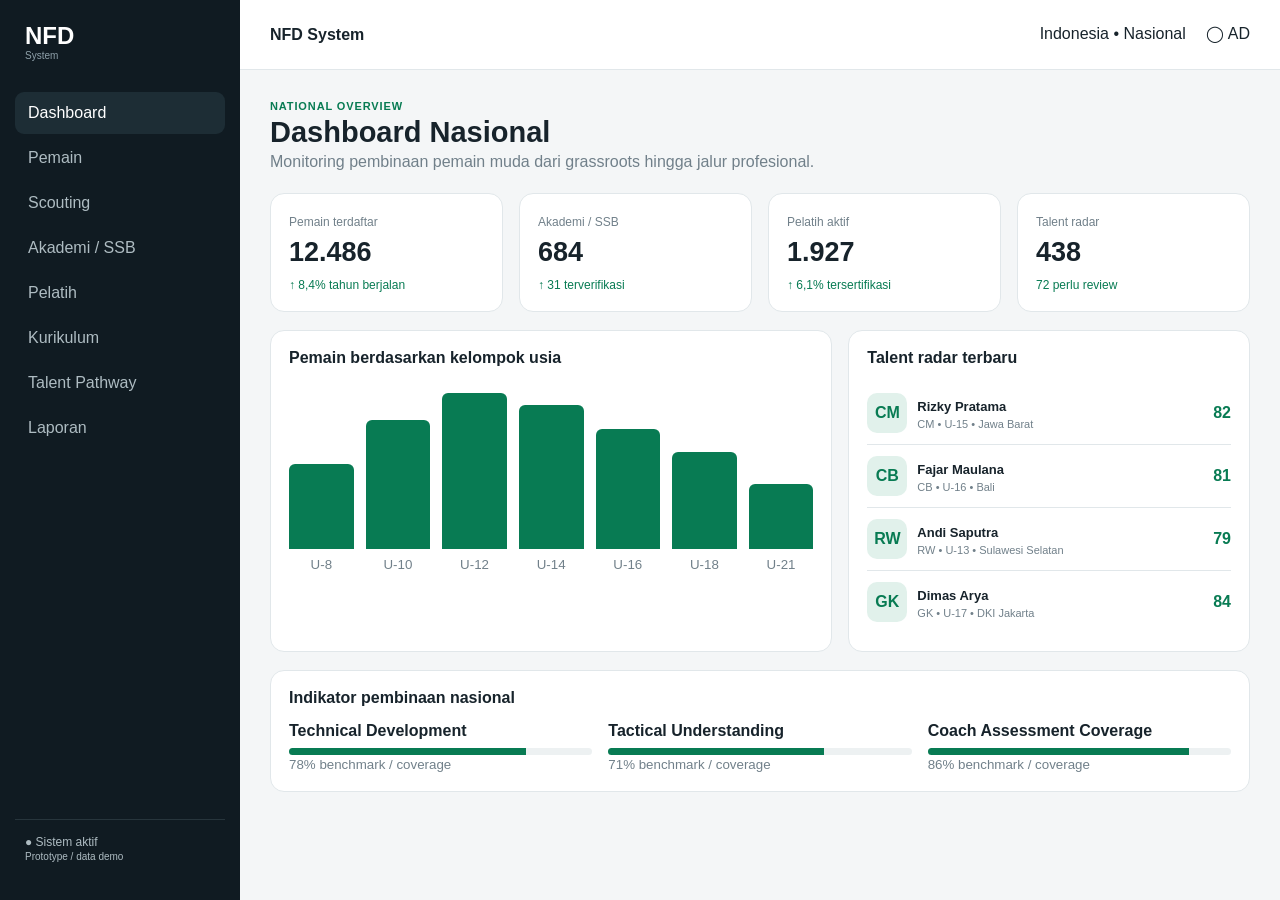
==== index.html @ a81bb45e "Add files via upload" ====
<!doctype html><html lang="id"><head><meta charset="utf-8"><meta name="viewport" content="width=device-width,initial-scale=1"><title>NFD System</title><link rel="stylesheet" href="style.css"></head><body><aside><h2>NFD <small>System</small></h2><nav><a class="active" href="#dashboard">Dashboard</a><a href="#players">Pemain</a><a href="#scouting">Scouting</a><a href="#academies">Akademi / SSB</a><a href="#coaches">Pelatih</a><a href="#curriculum">Kurikulum</a><a href="#pathway">Talent Pathway</a><a href="#reports">Laporan</a></nav><footer>● Sistem aktif<br><small>Prototype / data demo</small></footer></aside><main><header><b>NFD System</b><span>Indonesia • Nasional　 ◯ AD</span></header><section id="app"></section></main><script src="app.js"></script></body></html>
---- style.css ----
:root{--bg:#f4f6f7;--card:#fff;--ink:#17232b;--muted:#71808a;--line:#e1e7ea;--green:#087b53;--dark:#101b22}*{box-sizing:border-box}body{margin:0;font-family:Inter,Arial,sans-serif;background:var(--bg);color:var(--ink)}aside{position:fixed;inset:0 auto 0 0;width:240px;background:var(--dark);color:#dce7eb;padding:22px 15px;display:flex;flex-direction:column}aside h2{margin:0 10px 28px;color:#fff}aside h2 small{display:block;font-size:10px;color:#8fa1aa;font-weight:400}nav a{display:block;color:#aebcc2;text-decoration:none;padding:12px 13px;border-radius:9px;margin:3px 0}nav a:hover,nav a.active{background:#1d2d35;color:#fff}footer{margin-top:auto;border-top:1px solid #27353c;padding:15px 10px;font-size:12px;color:#aebcc2}main{margin-left:240px}header{height:70px;background:#fff;border-bottom:1px solid var(--line);display:flex;justify-content:space-between;align-items:center;padding:0 30px}.page{padding:30px;max-width:1400px;margin:auto}.eyebrow{color:var(--green);font-size:11px;font-weight:800;text-transform:uppercase;letter-spacing:.08em}.title{display:flex;justify-content:space-between;align-items:end;margin-bottom:22px}.title h1{margin:4px 0;font-size:29px}.muted{color:var(--muted)}.grid{display:grid;gap:16px}.stats{grid-template-columns:repeat(4,1fr)}.card,.stat{background:var(--card);border:1px solid var(--line);border-radius:14px;padding:18px}.stat label{font-size:12px;color:var(--muted)}.stat b{display:block;font-size:27px;margin:7px 0}.up{font-size:12px;color:var(--green)}.cols{grid-template-columns:1.4fr 1fr}.card h3{margin:0 0 15px;font-size:16px}.bars{height:190px;display:flex;align-items:end;gap:12px}.bw{flex:1;height:100%;display:flex;flex-direction:column;justify-content:end;text-align:center}.bar{background:var(--green);border-radius:6px 6px 0 0;min-height:8px}.bw small{margin-top:8px;color:var(--muted)}.row{display:flex;align-items:center;gap:10px;padding:11px 0;border-bottom:1px solid var(--line)}.row:last-child{border:0}.avatar{width:40px;height:40px;border-radius:10px;background:#e1f1eb;display:grid;place-items:center;font-weight:800;color:var(--green)}.grow{flex:1}.row strong{font-size:13px}.row small{display:block;color:var(--muted);font-size:11px;margin-top:3px}.score{font-weight:800;color:var(--green)}.tag{font-size:10px;background:#edf4f1;border-radius:99px;padding:5px 8px}.toolbar{display:flex;gap:10px;margin-bottom:15px}.input,.select{border:1px solid var(--line);padding:10px 12px;border-radius:9px;background:#fff}.input{min-width:260px}.table-wrap{overflow:auto}.table{width:100%;border-collapse:collapse;font-size:13px}.table th,.table td{text-align:left;padding:12px 9px;border-bottom:1px solid var(--line);white-space:nowrap}.table th{font-size:10px;color:var(--muted);text-transform:uppercase}.link{color:var(--green);font-weight:700;cursor:pointer}.primary{background:var(--green);color:#fff;border:0;border-radius:9px;padding:11px 15px;font-weight:700}.metrics{display:grid;grid-template-columns:repeat(5,1fr);gap:10px}.metric{border:1px solid var(--line);border-radius:10px;padding:12px}.metric b{display:block;font-size:20px;margin-top:4px}.progress{height:7px;background:#edf1f2;border-radius:10px;margin-top:8px;overflow:hidden}.progress i{display:block;height:100%;background:var(--green)}.profile{display:grid;grid-template-columns:280px 1fr;gap:16px}.big{width:70px;height:70px;border-radius:17px;background:#dcefe8;display:grid;place-items:center;font-weight:900;font-size:22px;color:var(--green)}.path{display:flex;align-items:center;gap:8px;flex-wrap:wrap}.stage{padding:14px 16px;border:1px solid #dce7e3;background:#edf4f1;border-radius:11px;min-width:135px}.stage.active{background:#d8eee6;border-color:#9dcfba}.timeline{border-left:2px solid #dce7e3;padding-left:17px}.event{margin:0 0 18px}.event b{font-size:13px}.cards3{grid-template-columns:repeat(3,1fr)}@media(max-width:900px){aside{width:70px}aside h2,nav a,footer{font-size:0}nav a{text-align:center;height:42px}main{margin-left:70px}.stats{grid-template-columns:1fr 1fr}.cols,.profile{grid-template-columns:1fr}.metrics{grid-template-columns:repeat(2,1fr)}}@media(max-width:600px){aside{display:none}main{margin:0}header{padding:0 15px}.page{padding:18px 14px}.title{display:block}.stats,.cards3{grid-template-columns:1fr 1fr}.toolbar{flex-direction:column}.input{min-width:0;width:100%}}
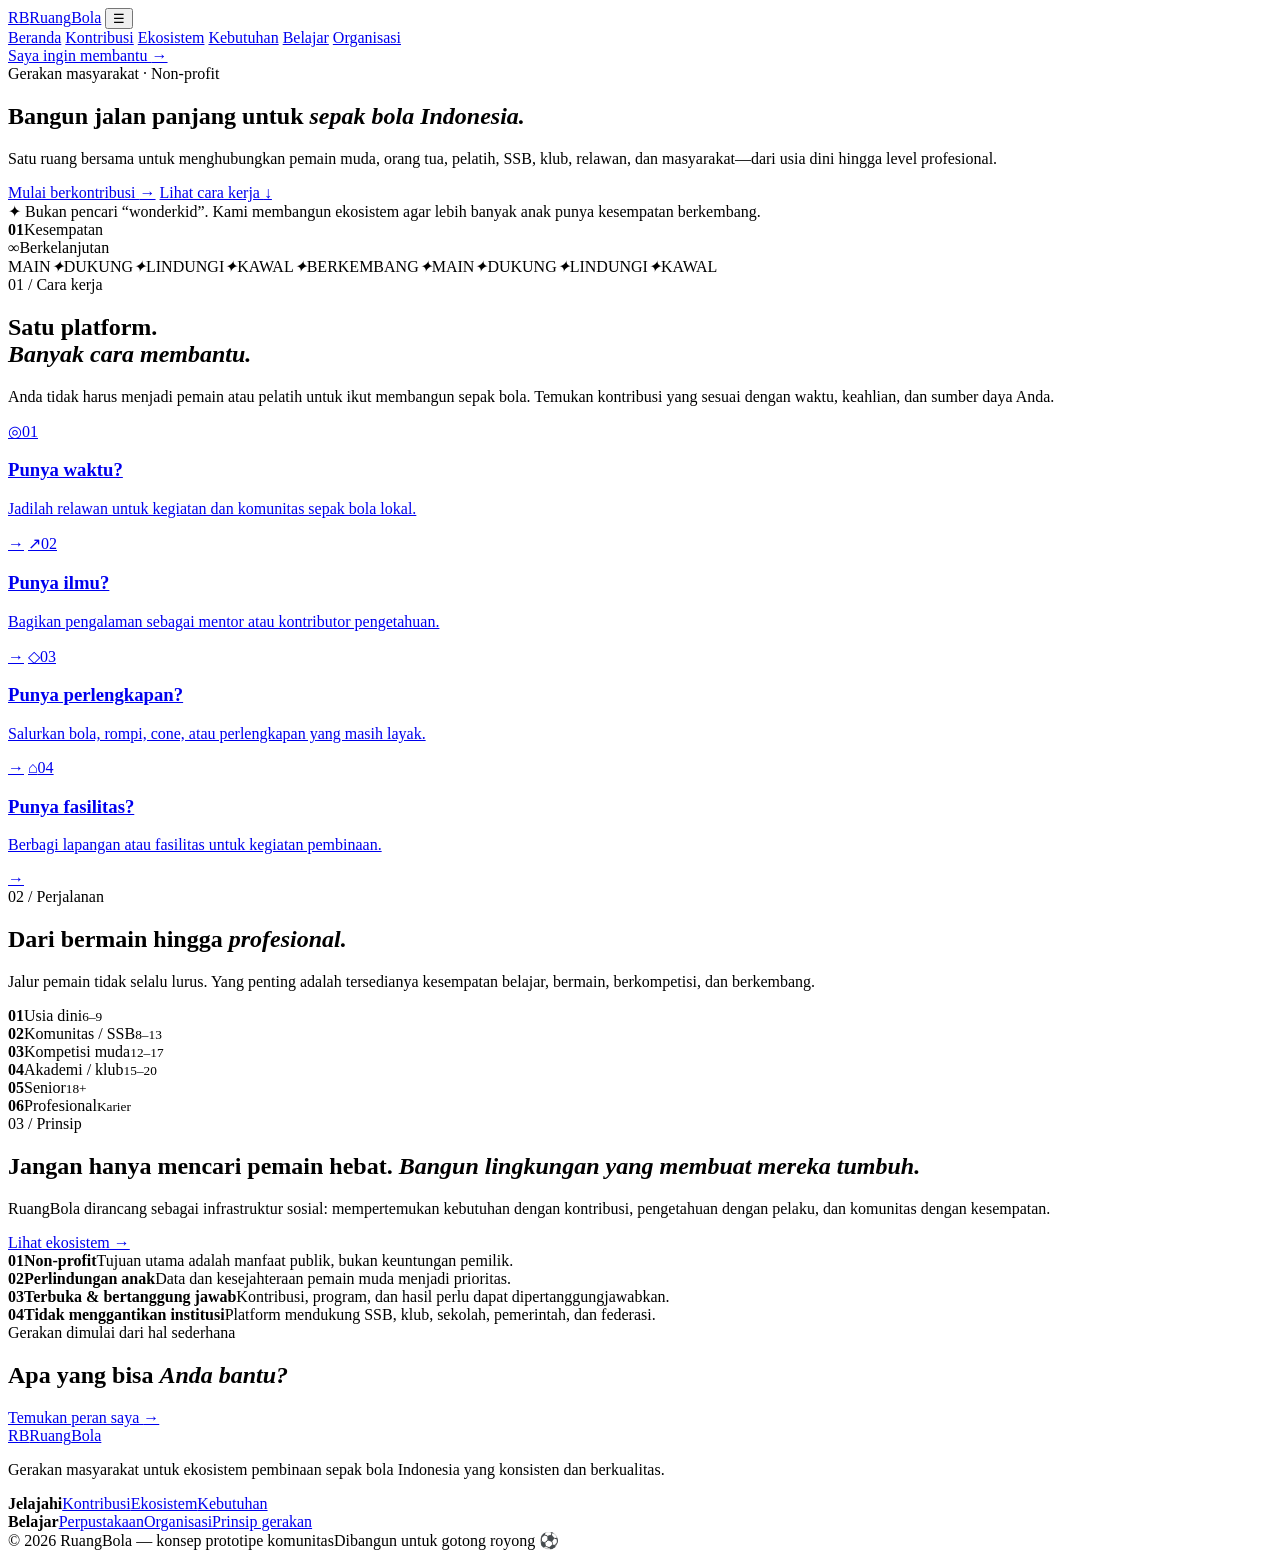
==== commit b166f745: "Add files via upload" ====
--- a/index.html
+++ b/index.html
@@ -1 +1,121 @@
-<!doctype html><html lang="id"><head><meta charset="utf-8"><meta name="viewport" content="width=device-width,initial-scale=1"><title>NFD System</title><link rel="stylesheet" href="style.css"></head><body><aside><h2>NFD <small>System</small></h2><nav><a class="active" href="#dashboard">Dashboard</a><a href="#players">Pemain</a><a href="#scouting">Scouting</a><a href="#academies">Akademi / SSB</a><a href="#coaches">Pelatih</a><a href="#curriculum">Kurikulum</a><a href="#pathway">Talent Pathway</a><a href="#reports">Laporan</a></nav><footer>● Sistem aktif<br><small>Prototype / data demo</small></footer></aside><main><header><b>NFD System</b><span>Indonesia • Nasional　 ◯ AD</span></header><section id="app"></section></main><script src="app.js"></script></body></html>
+<!doctype html>
+<html lang="id">
+<head>
+  <meta charset="utf-8">
+  <meta name="viewport" content="width=device-width,initial-scale=1">
+  <meta name="description" content="Gerakan masyarakat untuk memperkuat ekosistem pembinaan sepak bola Indonesia dari usia dini hingga profesional.">
+  <title>Ruang Bola — Gerakan Ekosistem Sepak Bola Indonesia</title>
+  <link rel="preconnect" href="https://fonts.googleapis.com">
+  <link rel="preconnect" href="https://fonts.gstatic.com" crossorigin>
+  <link href="https://fonts.googleapis.com/css2?family=DM+Sans:wght@400;500;600;700&family=Manrope:wght@600;700;800&display=swap" rel="stylesheet">
+  <link rel="stylesheet" href="assets/style.css">
+</head>
+<body>
+<header class="site-header">
+  <div class="container nav-wrap">
+    <a class="brand" href="index.html"><span class="brand-mark">RB</span><span>Ruang<span>Bola</span></span></a>
+    <button class="menu-toggle" aria-label="Buka menu">☰</button>
+    <nav class="nav">
+      <a class="active" href="index.html">Beranda</a>
+      <a href="kontribusi.html">Kontribusi</a>
+      <a href="ekosistem.html">Ekosistem</a>
+      <a href="kebutuhan.html">Kebutuhan</a>
+      <a href="belajar.html">Belajar</a>
+      <a href="organisasi.html">Organisasi</a>
+    </nav>
+    <a class="btn btn-dark nav-cta" href="kontribusi.html">Saya ingin membantu <span>→</span></a>
+  </div>
+</header>
+
+<main>
+<section class="hero">
+  <div class="container hero-grid">
+    <div class="hero-copy">
+      <div class="eyebrow"><span class="pulse"></span> Gerakan masyarakat · Non-profit</div>
+      <h1>Bangun jalan panjang untuk <em>sepak bola Indonesia.</em></h1>
+      <p class="hero-lead">Satu ruang bersama untuk menghubungkan pemain muda, orang tua, pelatih, SSB, klub, relawan, dan masyarakat—dari usia dini hingga level profesional.</p>
+      <div class="hero-actions">
+        <a class="btn btn-primary" href="kontribusi.html">Mulai berkontribusi <span>→</span></a>
+        <a class="btn btn-ghost" href="#cara-kerja">Lihat cara kerja <span>↓</span></a>
+      </div>
+      <div class="hero-note"><span>✦</span> Bukan pencari “wonderkid”. Kami membangun ekosistem agar lebih banyak anak punya kesempatan berkembang.</div>
+    </div>
+    <div class="hero-visual">
+      <div class="stadium-card">
+        <div class="stadium-sky"></div>
+        <div class="stadium-field">
+          <div class="pitch-line center-line"></div>
+          <div class="pitch-circle"></div>
+          <div class="pitch-box left-box"></div>
+          <div class="pitch-box right-box"></div>
+          <div class="player p1"></div><div class="player p2"></div><div class="player p3"></div>
+          <div class="player p4"></div><div class="player p5"></div><div class="player p6"></div>
+          <div class="ball"></div>
+        </div>
+        <div class="visual-tag tag-top"><strong>01</strong><span>Kesempatan</span></div>
+        <div class="visual-tag tag-bottom"><strong>∞</strong><span>Berkelanjutan</span></div>
+      </div>
+    </div>
+  </div>
+</section>
+
+<section class="ticker"><div class="ticker-track"><span>MAIN</span><i>✦</i><span>DUKUNG</span><i>✦</i><span>LINDUNGI</span><i>✦</i><span>KAWAL</span><i>✦</i><span>BERKEMBANG</span><i>✦</i><span>MAIN</span><i>✦</i><span>DUKUNG</span><i>✦</i><span>LINDUNGI</span><i>✦</i><span>KAWAL</span></div></section>
+
+<section id="cara-kerja" class="section">
+  <div class="container">
+    <div class="section-head">
+      <div><span class="eyebrow">01 / Cara kerja</span><h2>Satu platform.<br><em>Banyak cara membantu.</em></h2></div>
+      <p>Anda tidak harus menjadi pemain atau pelatih untuk ikut membangun sepak bola. Temukan kontribusi yang sesuai dengan waktu, keahlian, dan sumber daya Anda.</p>
+    </div>
+    <div class="contrib-grid">
+      <a class="contrib-card accent" href="kontribusi.html#relawan"><span class="card-icon">◎</span><span class="card-no">01</span><h3>Punya waktu?</h3><p>Jadilah relawan untuk kegiatan dan komunitas sepak bola lokal.</p><span class="arrow">→</span></a>
+      <a class="contrib-card" href="kontribusi.html#mentor"><span class="card-icon">↗</span><span class="card-no">02</span><h3>Punya ilmu?</h3><p>Bagikan pengalaman sebagai mentor atau kontributor pengetahuan.</p><span class="arrow">→</span></a>
+      <a class="contrib-card" href="kontribusi.html#perlengkapan"><span class="card-icon">◇</span><span class="card-no">03</span><h3>Punya perlengkapan?</h3><p>Salurkan bola, rompi, cone, atau perlengkapan yang masih layak.</p><span class="arrow">→</span></a>
+      <a class="contrib-card" href="kontribusi.html#fasilitas"><span class="card-icon">⌂</span><span class="card-no">04</span><h3>Punya fasilitas?</h3><p>Berbagi lapangan atau fasilitas untuk kegiatan pembinaan.</p><span class="arrow">→</span></a>
+    </div>
+  </div>
+</section>
+
+<section class="section soft">
+  <div class="container">
+    <div class="section-head compact"><div><span class="eyebrow">02 / Perjalanan</span><h2>Dari bermain hingga <em>profesional.</em></h2></div><p>Jalur pemain tidak selalu lurus. Yang penting adalah tersedianya kesempatan belajar, bermain, berkompetisi, dan berkembang.</p></div>
+    <div class="path">
+      <div class="path-line"></div>
+      <div class="path-item"><b>01</b><span>Usia dini</span><small>6–9</small></div>
+      <div class="path-item"><b>02</b><span>Komunitas / SSB</span><small>8–13</small></div>
+      <div class="path-item"><b>03</b><span>Kompetisi muda</span><small>12–17</small></div>
+      <div class="path-item"><b>04</b><span>Akademi / klub</span><small>15–20</small></div>
+      <div class="path-item"><b>05</b><span>Senior</span><small>18+</small></div>
+      <div class="path-item final"><b>06</b><span>Profesional</span><small>Karier</small></div>
+    </div>
+  </div>
+</section>
+
+<section class="section">
+  <div class="container split">
+    <div class="manifesto">
+      <span class="eyebrow">03 / Prinsip</span>
+      <h2>Jangan hanya mencari pemain hebat. <em>Bangun lingkungan yang membuat mereka tumbuh.</em></h2>
+      <p>RuangBola dirancang sebagai infrastruktur sosial: mempertemukan kebutuhan dengan kontribusi, pengetahuan dengan pelaku, dan komunitas dengan kesempatan.</p>
+      <a class="text-link" href="ekosistem.html">Lihat ekosistem →</a>
+    </div>
+    <div class="principles">
+      <div><b>01</b><strong>Non-profit</strong><span>Tujuan utama adalah manfaat publik, bukan keuntungan pemilik.</span></div>
+      <div><b>02</b><strong>Perlindungan anak</strong><span>Data dan kesejahteraan pemain muda menjadi prioritas.</span></div>
+      <div><b>03</b><strong>Terbuka & bertanggung jawab</strong><span>Kontribusi, program, dan hasil perlu dapat dipertanggungjawabkan.</span></div>
+      <div><b>04</b><strong>Tidak menggantikan institusi</strong><span>Platform mendukung SSB, klub, sekolah, pemerintah, dan federasi.</span></div>
+    </div>
+  </div>
+</section>
+
+<section class="cta-section">
+  <div class="container cta-inner">
+    <div><span class="eyebrow light">Gerakan dimulai dari hal sederhana</span><h2>Apa yang bisa <em>Anda bantu?</em></h2></div>
+    <a class="btn btn-light" href="kontribusi.html">Temukan peran saya <span>→</span></a>
+  </div>
+</section>
+</main>
+
+<footer class="footer"><div class="container footer-grid"><div><a class="brand light-brand" href="index.html"><span class="brand-mark">RB</span><span>Ruang<span>Bola</span></span></a><p>Gerakan masyarakat untuk ekosistem pembinaan sepak bola Indonesia yang konsisten dan berkualitas.</p></div><div><b>Jelajahi</b><a href="kontribusi.html">Kontribusi</a><a href="ekosistem.html">Ekosistem</a><a href="kebutuhan.html">Kebutuhan</a></div><div><b>Belajar</b><a href="belajar.html">Perpustakaan</a><a href="organisasi.html">Organisasi</a><a href="#">Prinsip gerakan</a></div></div><div class="container footer-bottom"><span>© 2026 RuangBola — konsep prototipe komunitas</span><span>Dibangun untuk gotong royong ⚽</span></div></footer>
+<script src="assets/app.js"></script>
+</body></html>
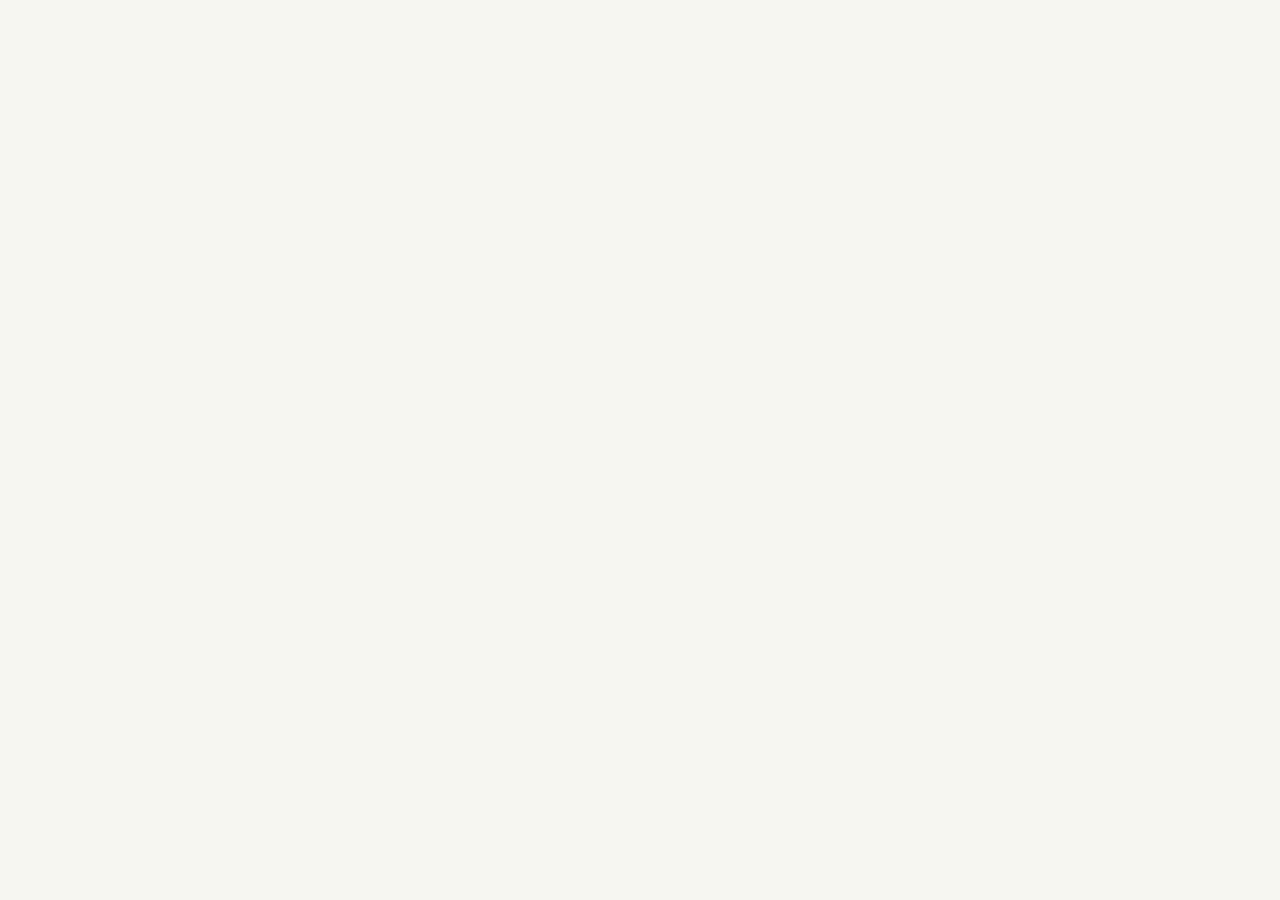
==== commit ba1bebbb: "Add files via upload" ====
--- a/index.html
+++ b/index.html
@@ -1,121 +1 @@
-<!doctype html>
-<html lang="id">
-<head>
-  <meta charset="utf-8">
-  <meta name="viewport" content="width=device-width,initial-scale=1">
-  <meta name="description" content="Gerakan masyarakat untuk memperkuat ekosistem pembinaan sepak bola Indonesia dari usia dini hingga profesional.">
-  <title>Ruang Bola — Gerakan Ekosistem Sepak Bola Indonesia</title>
-  <link rel="preconnect" href="https://fonts.googleapis.com">
-  <link rel="preconnect" href="https://fonts.gstatic.com" crossorigin>
-  <link href="https://fonts.googleapis.com/css2?family=DM+Sans:wght@400;500;600;700&family=Manrope:wght@600;700;800&display=swap" rel="stylesheet">
-  <link rel="stylesheet" href="assets/style.css">
-</head>
-<body>
-<header class="site-header">
-  <div class="container nav-wrap">
-    <a class="brand" href="index.html"><span class="brand-mark">RB</span><span>Ruang<span>Bola</span></span></a>
-    <button class="menu-toggle" aria-label="Buka menu">☰</button>
-    <nav class="nav">
-      <a class="active" href="index.html">Beranda</a>
-      <a href="kontribusi.html">Kontribusi</a>
-      <a href="ekosistem.html">Ekosistem</a>
-      <a href="kebutuhan.html">Kebutuhan</a>
-      <a href="belajar.html">Belajar</a>
-      <a href="organisasi.html">Organisasi</a>
-    </nav>
-    <a class="btn btn-dark nav-cta" href="kontribusi.html">Saya ingin membantu <span>→</span></a>
-  </div>
-</header>
-
-<main>
-<section class="hero">
-  <div class="container hero-grid">
-    <div class="hero-copy">
-      <div class="eyebrow"><span class="pulse"></span> Gerakan masyarakat · Non-profit</div>
-      <h1>Bangun jalan panjang untuk <em>sepak bola Indonesia.</em></h1>
-      <p class="hero-lead">Satu ruang bersama untuk menghubungkan pemain muda, orang tua, pelatih, SSB, klub, relawan, dan masyarakat—dari usia dini hingga level profesional.</p>
-      <div class="hero-actions">
-        <a class="btn btn-primary" href="kontribusi.html">Mulai berkontribusi <span>→</span></a>
-        <a class="btn btn-ghost" href="#cara-kerja">Lihat cara kerja <span>↓</span></a>
-      </div>
-      <div class="hero-note"><span>✦</span> Bukan pencari “wonderkid”. Kami membangun ekosistem agar lebih banyak anak punya kesempatan berkembang.</div>
-    </div>
-    <div class="hero-visual">
-      <div class="stadium-card">
-        <div class="stadium-sky"></div>
-        <div class="stadium-field">
-          <div class="pitch-line center-line"></div>
-          <div class="pitch-circle"></div>
-          <div class="pitch-box left-box"></div>
-          <div class="pitch-box right-box"></div>
-          <div class="player p1"></div><div class="player p2"></div><div class="player p3"></div>
-          <div class="player p4"></div><div class="player p5"></div><div class="player p6"></div>
-          <div class="ball"></div>
-        </div>
-        <div class="visual-tag tag-top"><strong>01</strong><span>Kesempatan</span></div>
-        <div class="visual-tag tag-bottom"><strong>∞</strong><span>Berkelanjutan</span></div>
-      </div>
-    </div>
-  </div>
-</section>
-
-<section class="ticker"><div class="ticker-track"><span>MAIN</span><i>✦</i><span>DUKUNG</span><i>✦</i><span>LINDUNGI</span><i>✦</i><span>KAWAL</span><i>✦</i><span>BERKEMBANG</span><i>✦</i><span>MAIN</span><i>✦</i><span>DUKUNG</span><i>✦</i><span>LINDUNGI</span><i>✦</i><span>KAWAL</span></div></section>
-
-<section id="cara-kerja" class="section">
-  <div class="container">
-    <div class="section-head">
-      <div><span class="eyebrow">01 / Cara kerja</span><h2>Satu platform.<br><em>Banyak cara membantu.</em></h2></div>
-      <p>Anda tidak harus menjadi pemain atau pelatih untuk ikut membangun sepak bola. Temukan kontribusi yang sesuai dengan waktu, keahlian, dan sumber daya Anda.</p>
-    </div>
-    <div class="contrib-grid">
-      <a class="contrib-card accent" href="kontribusi.html#relawan"><span class="card-icon">◎</span><span class="card-no">01</span><h3>Punya waktu?</h3><p>Jadilah relawan untuk kegiatan dan komunitas sepak bola lokal.</p><span class="arrow">→</span></a>
-      <a class="contrib-card" href="kontribusi.html#mentor"><span class="card-icon">↗</span><span class="card-no">02</span><h3>Punya ilmu?</h3><p>Bagikan pengalaman sebagai mentor atau kontributor pengetahuan.</p><span class="arrow">→</span></a>
-      <a class="contrib-card" href="kontribusi.html#perlengkapan"><span class="card-icon">◇</span><span class="card-no">03</span><h3>Punya perlengkapan?</h3><p>Salurkan bola, rompi, cone, atau perlengkapan yang masih layak.</p><span class="arrow">→</span></a>
-      <a class="contrib-card" href="kontribusi.html#fasilitas"><span class="card-icon">⌂</span><span class="card-no">04</span><h3>Punya fasilitas?</h3><p>Berbagi lapangan atau fasilitas untuk kegiatan pembinaan.</p><span class="arrow">→</span></a>
-    </div>
-  </div>
-</section>
-
-<section class="section soft">
-  <div class="container">
-    <div class="section-head compact"><div><span class="eyebrow">02 / Perjalanan</span><h2>Dari bermain hingga <em>profesional.</em></h2></div><p>Jalur pemain tidak selalu lurus. Yang penting adalah tersedianya kesempatan belajar, bermain, berkompetisi, dan berkembang.</p></div>
-    <div class="path">
-      <div class="path-line"></div>
-      <div class="path-item"><b>01</b><span>Usia dini</span><small>6–9</small></div>
-      <div class="path-item"><b>02</b><span>Komunitas / SSB</span><small>8–13</small></div>
-      <div class="path-item"><b>03</b><span>Kompetisi muda</span><small>12–17</small></div>
-      <div class="path-item"><b>04</b><span>Akademi / klub</span><small>15–20</small></div>
-      <div class="path-item"><b>05</b><span>Senior</span><small>18+</small></div>
-      <div class="path-item final"><b>06</b><span>Profesional</span><small>Karier</small></div>
-    </div>
-  </div>
-</section>
-
-<section class="section">
-  <div class="container split">
-    <div class="manifesto">
-      <span class="eyebrow">03 / Prinsip</span>
-      <h2>Jangan hanya mencari pemain hebat. <em>Bangun lingkungan yang membuat mereka tumbuh.</em></h2>
-      <p>RuangBola dirancang sebagai infrastruktur sosial: mempertemukan kebutuhan dengan kontribusi, pengetahuan dengan pelaku, dan komunitas dengan kesempatan.</p>
-      <a class="text-link" href="ekosistem.html">Lihat ekosistem →</a>
-    </div>
-    <div class="principles">
-      <div><b>01</b><strong>Non-profit</strong><span>Tujuan utama adalah manfaat publik, bukan keuntungan pemilik.</span></div>
-      <div><b>02</b><strong>Perlindungan anak</strong><span>Data dan kesejahteraan pemain muda menjadi prioritas.</span></div>
-      <div><b>03</b><strong>Terbuka & bertanggung jawab</strong><span>Kontribusi, program, dan hasil perlu dapat dipertanggungjawabkan.</span></div>
-      <div><b>04</b><strong>Tidak menggantikan institusi</strong><span>Platform mendukung SSB, klub, sekolah, pemerintah, dan federasi.</span></div>
-    </div>
-  </div>
-</section>
-
-<section class="cta-section">
-  <div class="container cta-inner">
-    <div><span class="eyebrow light">Gerakan dimulai dari hal sederhana</span><h2>Apa yang bisa <em>Anda bantu?</em></h2></div>
-    <a class="btn btn-light" href="kontribusi.html">Temukan peran saya <span>→</span></a>
-  </div>
-</section>
-</main>
-
-<footer class="footer"><div class="container footer-grid"><div><a class="brand light-brand" href="index.html"><span class="brand-mark">RB</span><span>Ruang<span>Bola</span></span></a><p>Gerakan masyarakat untuk ekosistem pembinaan sepak bola Indonesia yang konsisten dan berkualitas.</p></div><div><b>Jelajahi</b><a href="kontribusi.html">Kontribusi</a><a href="ekosistem.html">Ekosistem</a><a href="kebutuhan.html">Kebutuhan</a></div><div><b>Belajar</b><a href="belajar.html">Perpustakaan</a><a href="organisasi.html">Organisasi</a><a href="#">Prinsip gerakan</a></div></div><div class="container footer-bottom"><span>© 2026 RuangBola — konsep prototipe komunitas</span><span>Dibangun untuk gotong royong ⚽</span></div></footer>
-<script src="assets/app.js"></script>
-</body></html>+<!doctype html><html lang="id"><head><meta charset="utf-8"><meta name="viewport" content="width=device-width,initial-scale=1"><title>RuangBola — Tumbuh Bersama</title><link rel="stylesheet" href="assets/style.css"></head><body><div id="app"></div><script src="assets/app.js"></script><script>RB.render('home')</script></body></html>
--- a/assets/style.css
+++ b/assets/style.css
@@ -0,0 +1,13 @@
+:root{
+--ink:#111512;--muted:#68706a;--paper:#f6f6f1;--white:#fff;--lime:#c9ff46;--line:#dfe2db;--soft:#eceee7;--dark:#121712;--max:1180px;
+}
+*{box-sizing:border-box}html{scroll-behavior:smooth}body{margin:0;background:var(--paper);color:var(--ink);font-family:"DM Sans",sans-serif;line-height:1.55}a{color:inherit;text-decoration:none}.container{width:min(var(--max),calc(100% - 40px));margin:auto}
+.site-header{height:78px;background:rgba(246,246,241,.94);backdrop-filter:blur(12px);border-bottom:1px solid var(--line);position:sticky;top:0;z-index:20}.nav-wrap{height:100%;display:flex;align-items:center;gap:30px}.brand{display:flex;align-items:center;gap:10px;font:800 19px Manrope,sans-serif;letter-spacing:-.04em;margin-right:auto}.brand>span:last-child>span{font-weight:500}.brand-mark{display:grid;place-items:center;width:34px;height:34px;border-radius:10px;background:var(--lime);font:800 11px Manrope,sans-serif}.nav{display:flex;gap:22px;font-size:14px;font-weight:600}.nav a{color:#5c625d;transition:.2s}.nav a:hover,.nav a.active{color:var(--ink)}.btn{display:inline-flex;align-items:center;justify-content:center;gap:14px;border-radius:999px;padding:13px 20px;font-weight:700;font-size:14px;border:1px solid transparent;transition:.2s;cursor:pointer}.btn span{font-size:18px;line-height:0}.btn-primary{background:var(--lime);color:var(--ink)}.btn-primary:hover{transform:translateY(-2px);box-shadow:0 10px 24px #b7d74d55}.btn-dark{background:var(--dark);color:#fff}.btn-dark:hover{transform:translateY(-2px)}.btn-light{background:#fff;color:var(--ink)}.btn-outline{border-color:var(--line);background:#fff;width:100%}.btn-ghost{border-color:var(--line)}.btn-ghost:hover,.btn-outline:hover{background:#fff}.menu-toggle{display:none;border:0;background:none;font-size:24px}
+.hero{padding:76px 0 92px;overflow:hidden}.hero-grid{display:grid;grid-template-columns:1.03fr .97fr;align-items:center;gap:50px}.eyebrow{display:inline-flex;align-items:center;gap:8px;text-transform:uppercase;letter-spacing:.13em;font-size:11px;font-weight:800;color:#737a73}.eyebrow.light{color:#bfc7bd}.pulse{width:7px;height:7px;border-radius:50%;background:var(--lime);box-shadow:0 0 0 5px #c9ff4633}.hero h1,.page-hero h1{font:800 clamp(48px,6vw,82px)/.98 Manrope,sans-serif;letter-spacing:-.065em;margin:20px 0 25px;max-width:800px}.hero h1 em,.page-hero h1 em,h2 em{font-style:normal;color:#77866c}.hero-lead{font-size:18px;line-height:1.65;color:var(--muted);max-width:610px}.hero-actions{display:flex;gap:12px;margin:31px 0 24px}.hero-note{font-size:12px;color:#707770;max-width:570px}.hero-note span{color:#809e31;font-size:16px}.hero-visual{position:relative}.stadium-card{height:520px;border-radius:34px;overflow:hidden;background:#27342b;position:relative;box-shadow:0 30px 80px #16201820}.stadium-sky{height:42%;background:linear-gradient(160deg,#cad4c8,#87968b)}.stadium-field{position:absolute;left:6%;right:6%;bottom:0;height:65%;background:#58704f;border-radius:46% 46% 0 0/18% 18% 0 0;box-shadow:inset 0 15px 40px #30422c66}.pitch-line{position:absolute;background:#dfe9d6aa}.center-line{top:0;bottom:0;width:2px;left:50%}.pitch-circle{position:absolute;width:150px;height:150px;border:2px solid #dfe9d655;border-radius:50%;top:34%;left:calc(50% - 75px)}.pitch-box{position:absolute;width:100px;height:160px;border:2px solid #dfe9d655;top:27%}.left-box{left:-1px}.right-box{right:-1px}.player{position:absolute;width:12px;height:30px;background:#f2f2e9;border-radius:9px 9px 4px 4px;box-shadow:0 8px 0 -3px #26382a}.p1{left:23%;top:36%}.p2{left:38%;top:56%}.p3{left:64%;top:45%}.p4{left:75%;top:65%}.p5{left:53%;top:72%}.p6{left:83%;top:32%}.ball{position:absolute;width:13px;height:13px;background:#fff;border-radius:50%;left:56%;top:51%;box-shadow:0 1px 3px #1118}.visual-tag{position:absolute;background:#f8f9f4ee;border:1px solid #fff9;padding:13px 16px;border-radius:15px;display:flex;align-items:center;gap:12px;box-shadow:0 12px 30px #18211925}.visual-tag strong{font:800 20px Manrope}.visual-tag span{font-size:11px;color:#59625b}.tag-top{top:38px;right:32px}.tag-bottom{bottom:32px;left:32px}
+.ticker{overflow:hidden;border-top:1px solid var(--line);border-bottom:1px solid var(--line);background:#fff}.ticker-track{white-space:nowrap;display:flex;gap:30px;align-items:center;justify-content:center;padding:16px;font:800 12px Manrope;letter-spacing:.14em}.ticker i{font-style:normal;color:#91ad3f}
+.section{padding:100px 0}.soft{background:var(--soft)}.section-head{display:grid;grid-template-columns:1fr 380px;gap:70px;align-items:end;margin-bottom:45px}.section-head.compact{margin-bottom:38px}.section-head h2,.manifesto h2,.callout h2,.gov-intro h2,.transparency h2{font:800 clamp(34px,4vw,53px)/1.04 Manrope;letter-spacing:-.055em;margin:14px 0 0}.section-head>p,.manifesto>p,.callout p,.gov-intro p{color:var(--muted);font-size:15px}.contrib-grid{display:grid;grid-template-columns:repeat(4,1fr);gap:14px}.contrib-card{background:#fff;border:1px solid var(--line);border-radius:22px;padding:27px;min-height:280px;position:relative;transition:.25s}.contrib-card:hover{transform:translateY(-5px);box-shadow:0 18px 35px #16201812}.contrib-card.accent{background:var(--lime);border-color:var(--lime)}.card-icon{font-size:25px}.card-no{position:absolute;right:24px;top:29px;font-size:11px;color:#8c938c}.contrib-card h3{font:700 24px Manrope;letter-spacing:-.04em;margin:65px 0 10px}.contrib-card p{color:#6d746e;font-size:14px}.contrib-card.accent p{color:#49533d}.arrow{position:absolute;bottom:25px;right:25px;font-size:22px}.path{display:grid;grid-template-columns:repeat(6,1fr);position:relative;gap:12px}.path-line{position:absolute;height:2px;background:#c9cec4;top:29px;left:6%;right:6%}.path-item{position:relative;text-align:center}.path-item b{display:grid;place-items:center;margin:0 auto 18px;width:58px;height:58px;border-radius:50%;background:#fff;border:2px solid #cdd2ca;font:700 14px Manrope;position:relative;z-index:1}.path-item.final b{background:var(--lime);border-color:var(--lime)}.path-item span{display:block;font-weight:700;font-size:13px}.path-item small{color:#838a84;font-size:11px}.split{display:grid;grid-template-columns:1fr 1fr;gap:100px}.manifesto{padding-right:40px}.text-link{font-weight:800;font-size:14px;border-bottom:1px solid #a9b0a8;padding-bottom:4px;display:inline-block;margin-top:14px}.principles{border-top:1px solid var(--line)}.principles>div{display:grid;grid-template-columns:45px 1fr;gap:10px;padding:21px 0;border-bottom:1px solid var(--line)}.principles b,.chain-grid b,.gov-list b{font:800 11px Manrope;color:#9aa199}.principles strong{font:700 15px}.principles span{grid-column:2;color:var(--muted);font-size:13px}.cta-section{background:var(--dark);color:#fff;padding:75px 0}.cta-inner{display:flex;align-items:center;justify-content:space-between;gap:30px}.cta-inner h2{font:800 clamp(36px,5vw,64px)/1 Manrope;letter-spacing:-.06em;margin:12px 0 0}.cta-inner h2 em{color:#c9ff46;font-style:normal}
+.footer{background:#0d120e;color:#aeb5ae;padding:55px 0 20px}.footer-grid{display:grid;grid-template-columns:2fr 1fr 1fr;gap:80px;padding-bottom:45px}.footer .brand{color:#fff;margin-bottom:20px}.footer p{max-width:380px;font-size:13px;line-height:1.7}.footer-grid>div:not(:first-child){display:flex;flex-direction:column;gap:11px;font-size:13px}.footer-grid b{color:#fff;margin-bottom:6px}.footer-bottom{border-top:1px solid #29302a;padding-top:18px;display:flex;justify-content:space-between;font-size:11px}.footer a:hover{color:#fff}
+.page-hero{padding:82px 0 75px}.page-hero h1{max-width:900px;margin-bottom:18px}.page-hero p{color:var(--muted);max-width:650px;font-size:17px}.dark-hero{background:var(--dark);color:#fff}.dark-hero h1 em{color:var(--lime)}
+.role-grid{display:grid;grid-template-columns:repeat(3,1fr);gap:15px}.role-card{background:#fff;border:1px solid var(--line);border-radius:22px;padding:29px;min-height:320px;position:relative;transition:.2s}.role-card:hover{transform:translateY(-4px)}.role-card>span{font:800 11px Manrope;color:#9ca49c}.big-icon{font-size:36px;margin-top:30px}.role-card h2{font:800 28px Manrope;letter-spacing:-.04em;margin:18px 0 8px}.role-card p{color:var(--muted);font-size:14px;max-width:330px}.role-card strong{position:absolute;bottom:28px;font-size:13px}.form-layout{display:grid;grid-template-columns:.8fr 1.2fr;gap:90px}.demo-form{background:#fff;border:1px solid var(--line);padding:32px;border-radius:24px}.demo-form label{display:block;font-size:12px;font-weight:700;margin-bottom:18px}.demo-form input,.demo-form select,.demo-form textarea{display:block;width:100%;border:1px solid var(--line);border-radius:12px;padding:13px 14px;margin-top:7px;font:inherit;background:#fbfbf8;outline:none}.demo-form input:focus,.demo-form select:focus,.demo-form textarea:focus{border-color:#99b94a}.form-message{font-size:13px;color:#63735a}.map-toolbar{display:flex;justify-content:space-between;align-items:end;margin-bottom:25px}.fake-select{background:#fff;border:1px solid var(--line);border-radius:12px;padding:11px 15px;font-size:13px}.ecosystem-map{height:540px;background:#dfe7da;border-radius:28px;position:relative;overflow:hidden;border:1px solid #d0d8cb}.map-bg{position:absolute;inset:0;background:radial-gradient(circle at 50% 50%,#e9eee4 0 2px,transparent 3px);background-size:28px 28px}.island{position:absolute;background:#bdcbb6;border-radius:50%;filter:blur(1px);opacity:.65}.i1{width:330px;height:65px;left:10%;top:28%;transform:rotate(8deg)}.i2{width:280px;height:55px;left:38%;top:47%;transform:rotate(-10deg)}.i3{width:240px;height:45px;right:7%;top:28%;transform:rotate(7deg)}.i4{width:190px;height:38px;right:25%;bottom:18%;transform:rotate(-5deg)}.map-card{position:absolute;background:#fff;border:1px solid #d8ddd4;border-radius:14px;padding:13px 15px;box-shadow:0 10px 25px #25302512;min-width:150px}.map-card b{display:block;font-size:12px}.map-card span{font-size:10px;color:#7b827b}.c1{left:8%;top:14%}.c2{left:37%;top:25%}.c3{right:8%;top:16%}.c4{left:14%;bottom:15%}.c5{left:50%;bottom:13%}.c6{right:10%;bottom:19%}.chain-grid{display:grid;grid-template-columns:repeat(4,1fr);gap:14px}.chain-grid article{background:#fff;padding:26px;border-radius:20px;border:1px solid var(--line);min-height:210px}.chain-grid h3{font:700 19px Manrope;margin:38px 0 8px}.chain-grid p{color:var(--muted);font-size:13px}.filter-row{display:flex;gap:8px;margin-bottom:25px;flex-wrap:wrap}.filter{border:1px solid var(--line);background:#fff;border-radius:99px;padding:9px 15px;font:600 12px "DM Sans";cursor:pointer}.filter.active{background:var(--ink);color:#fff}.need-grid{display:grid;grid-template-columns:repeat(3,1fr);gap:15px}.need-card{background:#fff;border:1px solid var(--line);border-radius:22px;padding:24px}.need-top,.need-meta{display:flex;justify-content:space-between;gap:10px;font-size:10px;color:#8a918a}.status{color:#66803a;font-weight:800;letter-spacing:.08em}.need-icon{font-size:34px;margin:28px 0 15px}.need-card h2{font:700 22px Manrope;letter-spacing:-.04em;margin:0 0 8px}.need-card p{font-size:13px;color:var(--muted);min-height:64px}.progress{height:6px;background:#e7e9e3;border-radius:10px;overflow:hidden;margin:22px 0 9px}.progress i{display:block;height:100%;background:#9fc23f;border-radius:10px}.need-meta{margin-bottom:18px}.need-meta b{color:var(--ink)}.callout{display:flex;align-items:center;justify-content:space-between;gap:60px}.article-grid{display:grid;grid-template-columns:1fr 1fr;gap:25px}.feature-article{background:var(--dark);color:#fff;border-radius:26px;padding:40px;min-height:420px}.article-tag{color:var(--lime);font:800 10px Manrope;letter-spacing:.1em}.feature-article h2{font:800 37px/1.07 Manrope;letter-spacing:-.05em;max-width:560px;margin:80px 0 18px}.feature-article p{color:#b8c0b7;font-size:14px;max-width:550px}.feature-article .text-link{color:#fff;border-color:#657065}.article-list{background:#fff;border:1px solid var(--line);border-radius:26px;overflow:hidden}.article-list>a{display:grid;grid-template-columns:45px 1fr;gap:10px;padding:20px 24px;border-bottom:1px solid var(--line)}.article-list>a:last-child{border-bottom:0}.article-list>a>span{font:800 11px Manrope;color:#9da49d}.article-list b{font-size:10px;color:#849081;display:block;text-transform:uppercase;letter-spacing:.08em}.article-list strong{font:700 15px Manrope;display:block;margin:4px 0}.article-list p{font-size:11px;color:var(--muted);margin:0}.audience-grid{display:grid;grid-template-columns:repeat(4,1fr);gap:14px}.audience-grid>div{background:#fff;padding:25px;border-radius:18px}.audience-grid b{font:800 10px Manrope;color:#8a9388}.audience-grid h3{font:700 19px Manrope;margin:28px 0 7px}.audience-grid p{color:var(--muted);font-size:13px}.governance{display:grid;grid-template-columns:.8fr 1.2fr;gap:100px}.gov-list{border-top:1px solid var(--line)}.gov-list>div{display:grid;grid-template-columns:45px 1fr;padding:20px 0;border-bottom:1px solid var(--line)}.gov-list h3{margin:0;font:700 18px Manrope}.gov-list p{grid-column:2;color:var(--muted);font-size:13px;margin:5px 0 0}.transparency{max-width:900px}.promise-grid{display:grid;grid-template-columns:1fr 1fr;gap:12px;margin-top:40px}.promise-grid p{background:#fff;padding:22px;border-radius:16px;font-size:14px}.promise-grid b{color:#879d49;margin-right:12px}
+@media(max-width:900px){.nav{display:none}.menu-toggle{display:block;order:3}.nav-cta{display:none}.nav-wrap.open .nav{display:flex;position:absolute;top:78px;left:0;right:0;background:var(--paper);border-bottom:1px solid var(--line);padding:18px 20px;flex-direction:column}.hero-grid,.split,.form-layout,.governance,.article-grid{grid-template-columns:1fr}.hero-visual{order:-1}.stadium-card{height:390px}.contrib-grid,.role-grid,.need-grid{grid-template-columns:repeat(2,1fr)}.chain-grid,.audience-grid{grid-template-columns:repeat(2,1fr)}.section-head{grid-template-columns:1fr;gap:10px}.footer-grid{grid-template-columns:1fr 1fr}.hero{padding-top:45px}.path{overflow-x:auto;grid-template-columns:repeat(6,145px);padding-bottom:10px}.path-line{display:none}.form-layout{gap:35px}.ecosystem-map{height:460px}.callout{align-items:flex-start;flex-direction:column}}
+@media(max-width:580px){.container{width:min(var(--max),calc(100% - 28px))}.site-header{height:70px}.nav-wrap.open .nav{top:70px}.hero{padding:38px 0 55px}.hero h1,.page-hero h1{font-size:43px}.hero-lead{font-size:16px}.hero-actions{flex-direction:column;align-items:stretch}.stadium-card{height:330px;border-radius:23px}.visual-tag{padding:9px 12px}.tag-top{top:20px;right:18px}.tag-bottom{bottom:20px;left:18px}.section{padding:65px 0}.contrib-grid,.role-grid,.need-grid,.chain-grid,.audience-grid,.promise-grid{grid-template-columns:1fr}.contrib-card{min-height:240px}.role-card{min-height:280px}.footer-grid{grid-template-columns:1fr;gap:30px}.footer-bottom{flex-direction:column;gap:8px}.map-toolbar{align-items:flex-start;flex-direction:column;gap:15px}.ecosystem-map{height:420px}.map-card{min-width:120px;padding:9px}.c1{left:4%;top:10%}.c2{left:34%;top:20%}.c3{right:4%;top:11%}.c4{left:6%;bottom:11%}.c5{left:39%;bottom:9%}.c6{right:4%;bottom:16%}.feature-article{padding:27px;min-height:380px}.feature-article h2{font-size:29px;margin-top:65px}.cta-inner{align-items:flex-start;flex-direction:column}.cta-section{padding:55px 0}}
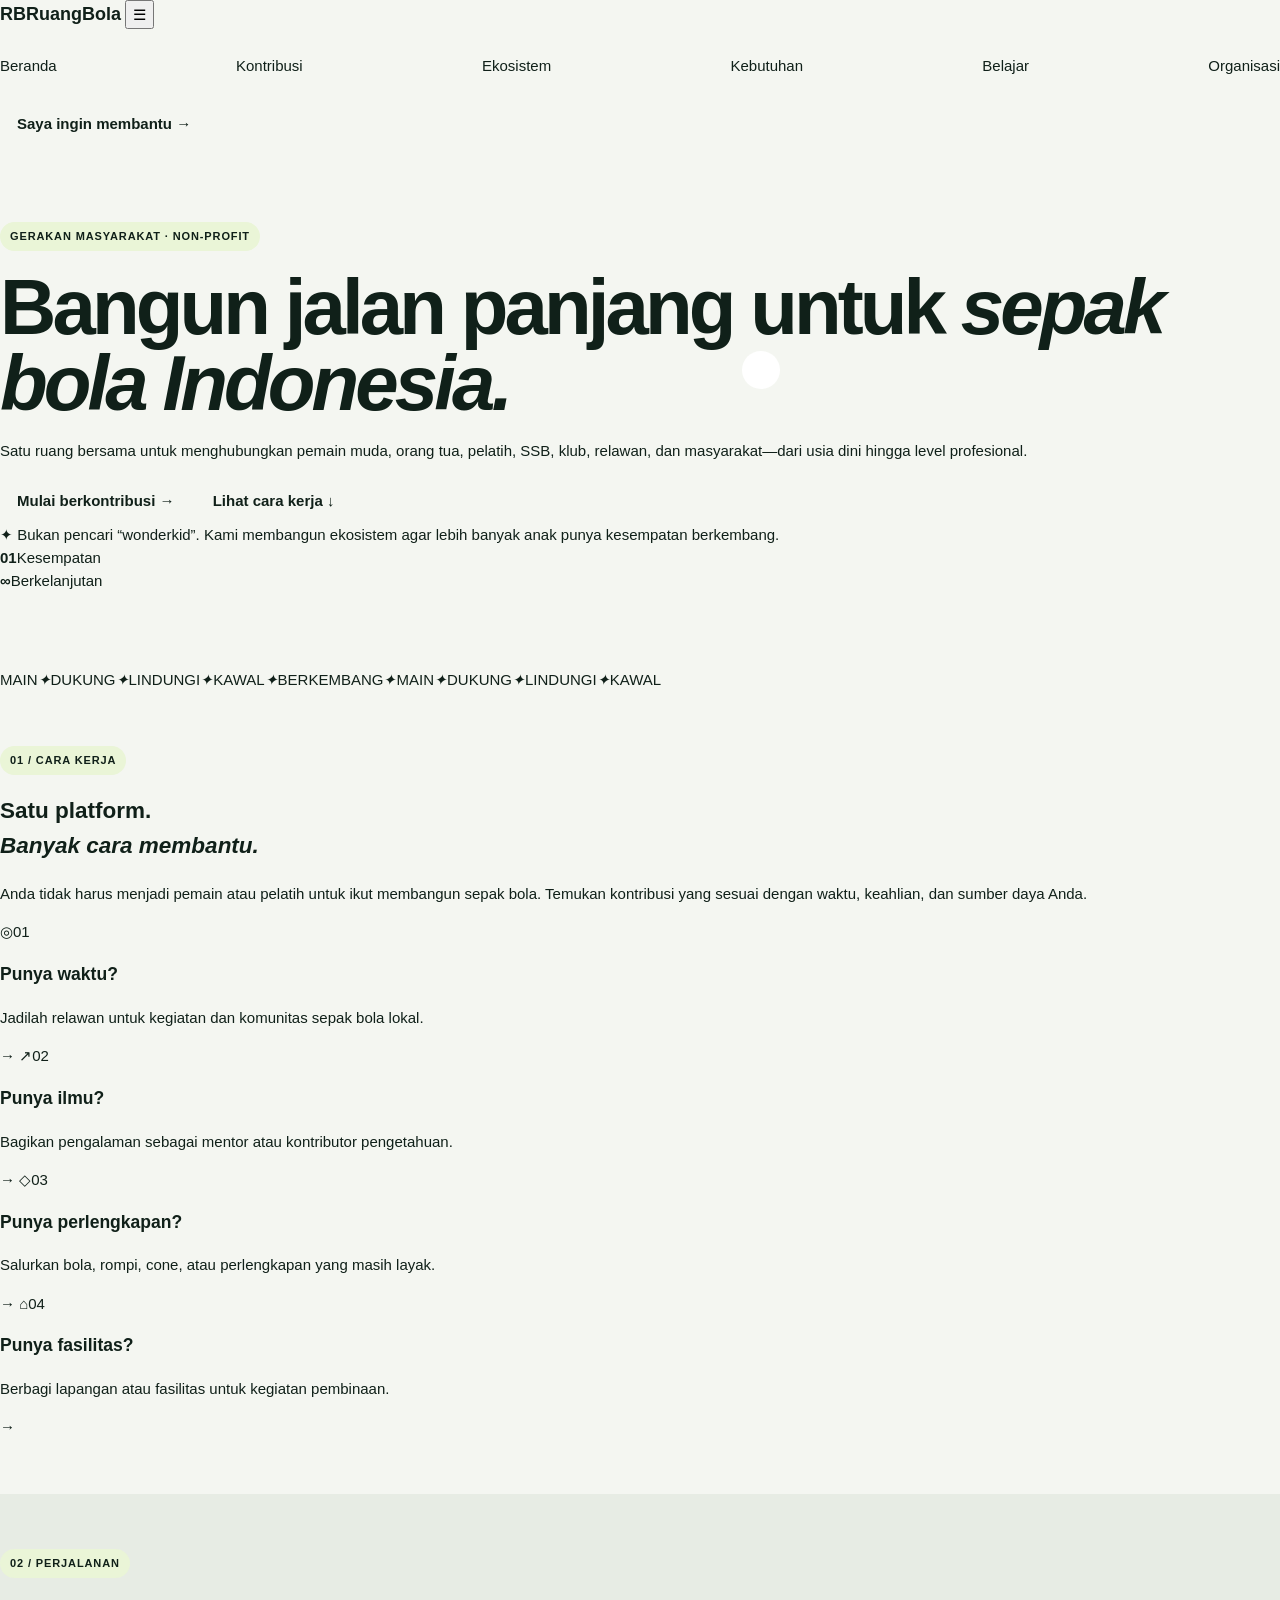
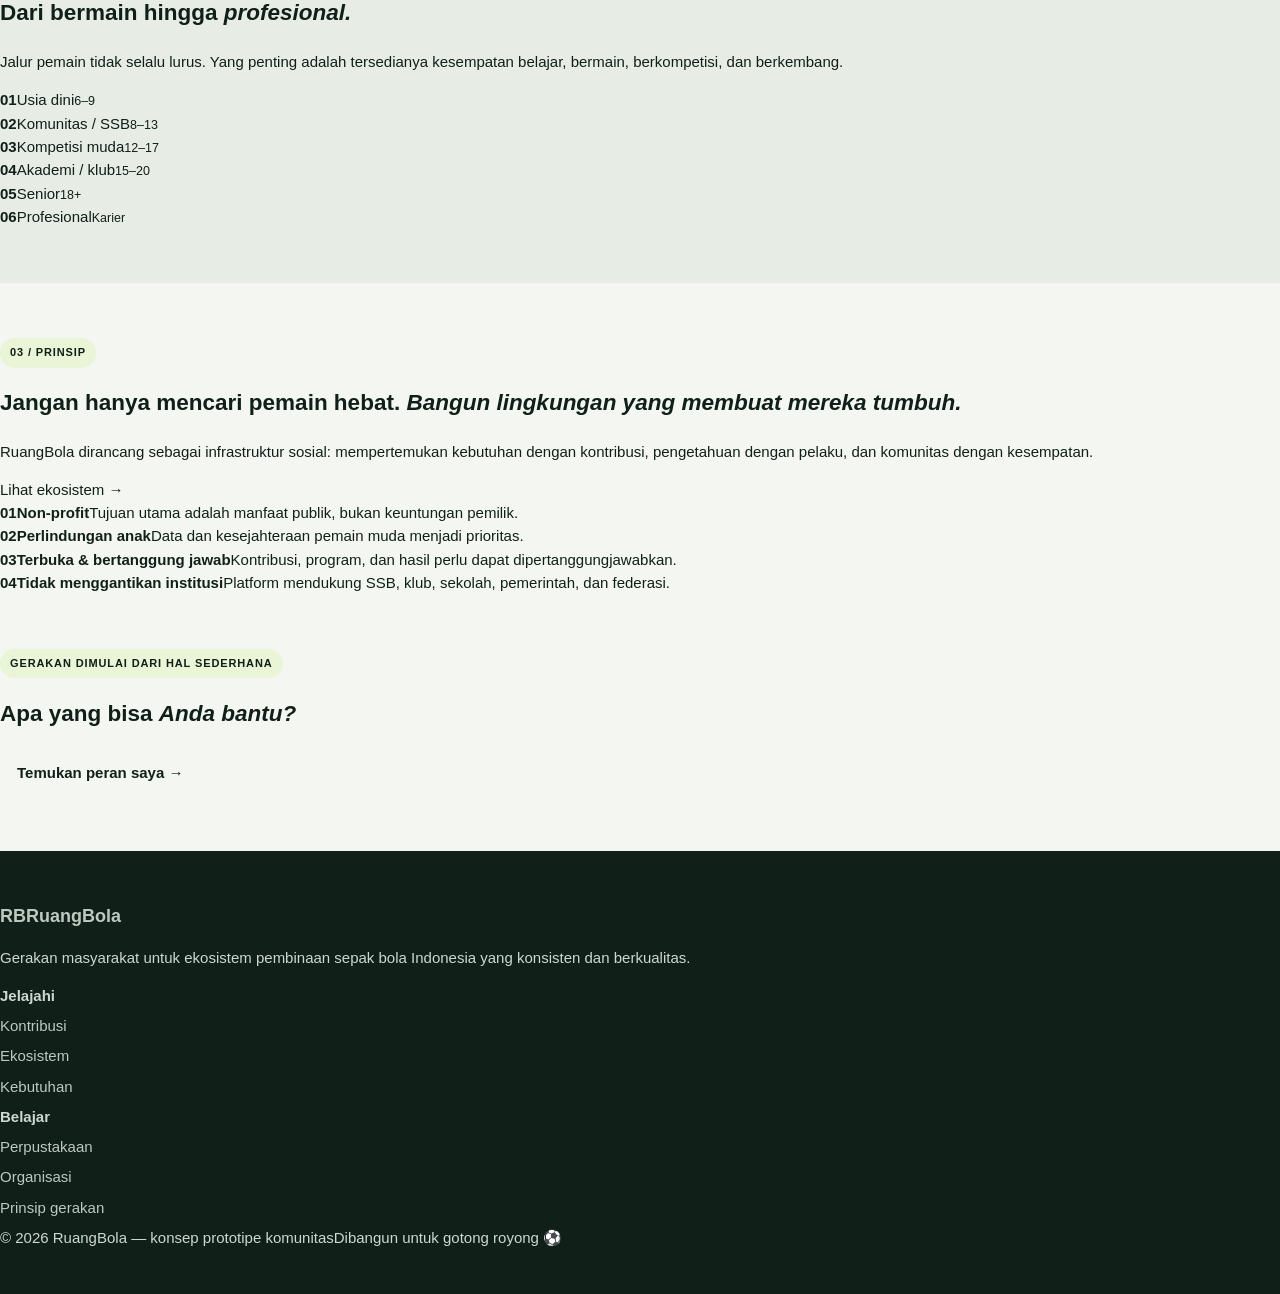
==== commit ba484e94: "Add files via upload" ====
--- a/index.html
+++ b/index.html
@@ -1 +1,121 @@
-<!doctype html><html lang="id"><head><meta charset="utf-8"><meta name="viewport" content="width=device-width,initial-scale=1"><title>RuangBola — Tumbuh Bersama</title><link rel="stylesheet" href="assets/style.css"></head><body><div id="app"></div><script src="assets/app.js"></script><script>RB.render('home')</script></body></html>+<!doctype html>
+<html lang="id">
+<head>
+  <meta charset="utf-8">
+  <meta name="viewport" content="width=device-width,initial-scale=1">
+  <meta name="description" content="Gerakan masyarakat untuk memperkuat ekosistem pembinaan sepak bola Indonesia dari usia dini hingga profesional.">
+  <title>Ruang Bola — Gerakan Ekosistem Sepak Bola Indonesia</title>
+  <link rel="preconnect" href="https://fonts.googleapis.com">
+  <link rel="preconnect" href="https://fonts.gstatic.com" crossorigin>
+  <link href="https://fonts.googleapis.com/css2?family=DM+Sans:wght@400;500;600;700&family=Manrope:wght@600;700;800&display=swap" rel="stylesheet">
+  <link rel="stylesheet" href="assets/style.css">
+</head>
+<body>
+<header class="site-header">
+  <div class="container nav-wrap">
+    <a class="brand" href="index.html"><span class="brand-mark">RB</span><span>Ruang<span>Bola</span></span></a>
+    <button class="menu-toggle" aria-label="Buka menu">☰</button>
+    <nav class="nav">
+      <a class="active" href="index.html">Beranda</a>
+      <a href="kontribusi.html">Kontribusi</a>
+      <a href="ekosistem.html">Ekosistem</a>
+      <a href="kebutuhan.html">Kebutuhan</a>
+      <a href="belajar.html">Belajar</a>
+      <a href="organisasi.html">Organisasi</a>
+    </nav>
+    <a class="btn btn-dark nav-cta" href="kontribusi.html">Saya ingin membantu <span>→</span></a>
+  </div>
+</header>
+
+<main>
+<section class="hero">
+  <div class="container hero-grid">
+    <div class="hero-copy">
+      <div class="eyebrow"><span class="pulse"></span> Gerakan masyarakat · Non-profit</div>
+      <h1>Bangun jalan panjang untuk <em>sepak bola Indonesia.</em></h1>
+      <p class="hero-lead">Satu ruang bersama untuk menghubungkan pemain muda, orang tua, pelatih, SSB, klub, relawan, dan masyarakat—dari usia dini hingga level profesional.</p>
+      <div class="hero-actions">
+        <a class="btn btn-primary" href="kontribusi.html">Mulai berkontribusi <span>→</span></a>
+        <a class="btn btn-ghost" href="#cara-kerja">Lihat cara kerja <span>↓</span></a>
+      </div>
+      <div class="hero-note"><span>✦</span> Bukan pencari “wonderkid”. Kami membangun ekosistem agar lebih banyak anak punya kesempatan berkembang.</div>
+    </div>
+    <div class="hero-visual">
+      <div class="stadium-card">
+        <div class="stadium-sky"></div>
+        <div class="stadium-field">
+          <div class="pitch-line center-line"></div>
+          <div class="pitch-circle"></div>
+          <div class="pitch-box left-box"></div>
+          <div class="pitch-box right-box"></div>
+          <div class="player p1"></div><div class="player p2"></div><div class="player p3"></div>
+          <div class="player p4"></div><div class="player p5"></div><div class="player p6"></div>
+          <div class="ball"></div>
+        </div>
+        <div class="visual-tag tag-top"><strong>01</strong><span>Kesempatan</span></div>
+        <div class="visual-tag tag-bottom"><strong>∞</strong><span>Berkelanjutan</span></div>
+      </div>
+    </div>
+  </div>
+</section>
+
+<section class="ticker"><div class="ticker-track"><span>MAIN</span><i>✦</i><span>DUKUNG</span><i>✦</i><span>LINDUNGI</span><i>✦</i><span>KAWAL</span><i>✦</i><span>BERKEMBANG</span><i>✦</i><span>MAIN</span><i>✦</i><span>DUKUNG</span><i>✦</i><span>LINDUNGI</span><i>✦</i><span>KAWAL</span></div></section>
+
+<section id="cara-kerja" class="section">
+  <div class="container">
+    <div class="section-head">
+      <div><span class="eyebrow">01 / Cara kerja</span><h2>Satu platform.<br><em>Banyak cara membantu.</em></h2></div>
+      <p>Anda tidak harus menjadi pemain atau pelatih untuk ikut membangun sepak bola. Temukan kontribusi yang sesuai dengan waktu, keahlian, dan sumber daya Anda.</p>
+    </div>
+    <div class="contrib-grid">
+      <a class="contrib-card accent" href="kontribusi.html#relawan"><span class="card-icon">◎</span><span class="card-no">01</span><h3>Punya waktu?</h3><p>Jadilah relawan untuk kegiatan dan komunitas sepak bola lokal.</p><span class="arrow">→</span></a>
+      <a class="contrib-card" href="kontribusi.html#mentor"><span class="card-icon">↗</span><span class="card-no">02</span><h3>Punya ilmu?</h3><p>Bagikan pengalaman sebagai mentor atau kontributor pengetahuan.</p><span class="arrow">→</span></a>
+      <a class="contrib-card" href="kontribusi.html#perlengkapan"><span class="card-icon">◇</span><span class="card-no">03</span><h3>Punya perlengkapan?</h3><p>Salurkan bola, rompi, cone, atau perlengkapan yang masih layak.</p><span class="arrow">→</span></a>
+      <a class="contrib-card" href="kontribusi.html#fasilitas"><span class="card-icon">⌂</span><span class="card-no">04</span><h3>Punya fasilitas?</h3><p>Berbagi lapangan atau fasilitas untuk kegiatan pembinaan.</p><span class="arrow">→</span></a>
+    </div>
+  </div>
+</section>
+
+<section class="section soft">
+  <div class="container">
+    <div class="section-head compact"><div><span class="eyebrow">02 / Perjalanan</span><h2>Dari bermain hingga <em>profesional.</em></h2></div><p>Jalur pemain tidak selalu lurus. Yang penting adalah tersedianya kesempatan belajar, bermain, berkompetisi, dan berkembang.</p></div>
+    <div class="path">
+      <div class="path-line"></div>
+      <div class="path-item"><b>01</b><span>Usia dini</span><small>6–9</small></div>
+      <div class="path-item"><b>02</b><span>Komunitas / SSB</span><small>8–13</small></div>
+      <div class="path-item"><b>03</b><span>Kompetisi muda</span><small>12–17</small></div>
+      <div class="path-item"><b>04</b><span>Akademi / klub</span><small>15–20</small></div>
+      <div class="path-item"><b>05</b><span>Senior</span><small>18+</small></div>
+      <div class="path-item final"><b>06</b><span>Profesional</span><small>Karier</small></div>
+    </div>
+  </div>
+</section>
+
+<section class="section">
+  <div class="container split">
+    <div class="manifesto">
+      <span class="eyebrow">03 / Prinsip</span>
+      <h2>Jangan hanya mencari pemain hebat. <em>Bangun lingkungan yang membuat mereka tumbuh.</em></h2>
+      <p>RuangBola dirancang sebagai infrastruktur sosial: mempertemukan kebutuhan dengan kontribusi, pengetahuan dengan pelaku, dan komunitas dengan kesempatan.</p>
+      <a class="text-link" href="ekosistem.html">Lihat ekosistem →</a>
+    </div>
+    <div class="principles">
+      <div><b>01</b><strong>Non-profit</strong><span>Tujuan utama adalah manfaat publik, bukan keuntungan pemilik.</span></div>
+      <div><b>02</b><strong>Perlindungan anak</strong><span>Data dan kesejahteraan pemain muda menjadi prioritas.</span></div>
+      <div><b>03</b><strong>Terbuka & bertanggung jawab</strong><span>Kontribusi, program, dan hasil perlu dapat dipertanggungjawabkan.</span></div>
+      <div><b>04</b><strong>Tidak menggantikan institusi</strong><span>Platform mendukung SSB, klub, sekolah, pemerintah, dan federasi.</span></div>
+    </div>
+  </div>
+</section>
+
+<section class="cta-section">
+  <div class="container cta-inner">
+    <div><span class="eyebrow light">Gerakan dimulai dari hal sederhana</span><h2>Apa yang bisa <em>Anda bantu?</em></h2></div>
+    <a class="btn btn-light" href="kontribusi.html">Temukan peran saya <span>→</span></a>
+  </div>
+</section>
+</main>
+
+<footer class="footer"><div class="container footer-grid"><div><a class="brand light-brand" href="index.html"><span class="brand-mark">RB</span><span>Ruang<span>Bola</span></span></a><p>Gerakan masyarakat untuk ekosistem pembinaan sepak bola Indonesia yang konsisten dan berkualitas.</p></div><div><b>Jelajahi</b><a href="kontribusi.html">Kontribusi</a><a href="ekosistem.html">Ekosistem</a><a href="kebutuhan.html">Kebutuhan</a></div><div><b>Belajar</b><a href="belajar.html">Perpustakaan</a><a href="organisasi.html">Organisasi</a><a href="#">Prinsip gerakan</a></div></div><div class="container footer-bottom"><span>© 2026 RuangBola — konsep prototipe komunitas</span><span>Dibangun untuk gotong royong ⚽</span></div></footer>
+<script src="assets/app.js"></script>
+</body></html>
--- a/assets/style.css
+++ b/assets/style.css
@@ -1,13 +1 @@
-:root{
---ink:#111512;--muted:#68706a;--paper:#f6f6f1;--white:#fff;--lime:#c9ff46;--line:#dfe2db;--soft:#eceee7;--dark:#121712;--max:1180px;
-}
-*{box-sizing:border-box}html{scroll-behavior:smooth}body{margin:0;background:var(--paper);color:var(--ink);font-family:"DM Sans",sans-serif;line-height:1.55}a{color:inherit;text-decoration:none}.container{width:min(var(--max),calc(100% - 40px));margin:auto}
-.site-header{height:78px;background:rgba(246,246,241,.94);backdrop-filter:blur(12px);border-bottom:1px solid var(--line);position:sticky;top:0;z-index:20}.nav-wrap{height:100%;display:flex;align-items:center;gap:30px}.brand{display:flex;align-items:center;gap:10px;font:800 19px Manrope,sans-serif;letter-spacing:-.04em;margin-right:auto}.brand>span:last-child>span{font-weight:500}.brand-mark{display:grid;place-items:center;width:34px;height:34px;border-radius:10px;background:var(--lime);font:800 11px Manrope,sans-serif}.nav{display:flex;gap:22px;font-size:14px;font-weight:600}.nav a{color:#5c625d;transition:.2s}.nav a:hover,.nav a.active{color:var(--ink)}.btn{display:inline-flex;align-items:center;justify-content:center;gap:14px;border-radius:999px;padding:13px 20px;font-weight:700;font-size:14px;border:1px solid transparent;transition:.2s;cursor:pointer}.btn span{font-size:18px;line-height:0}.btn-primary{background:var(--lime);color:var(--ink)}.btn-primary:hover{transform:translateY(-2px);box-shadow:0 10px 24px #b7d74d55}.btn-dark{background:var(--dark);color:#fff}.btn-dark:hover{transform:translateY(-2px)}.btn-light{background:#fff;color:var(--ink)}.btn-outline{border-color:var(--line);background:#fff;width:100%}.btn-ghost{border-color:var(--line)}.btn-ghost:hover,.btn-outline:hover{background:#fff}.menu-toggle{display:none;border:0;background:none;font-size:24px}
-.hero{padding:76px 0 92px;overflow:hidden}.hero-grid{display:grid;grid-template-columns:1.03fr .97fr;align-items:center;gap:50px}.eyebrow{display:inline-flex;align-items:center;gap:8px;text-transform:uppercase;letter-spacing:.13em;font-size:11px;font-weight:800;color:#737a73}.eyebrow.light{color:#bfc7bd}.pulse{width:7px;height:7px;border-radius:50%;background:var(--lime);box-shadow:0 0 0 5px #c9ff4633}.hero h1,.page-hero h1{font:800 clamp(48px,6vw,82px)/.98 Manrope,sans-serif;letter-spacing:-.065em;margin:20px 0 25px;max-width:800px}.hero h1 em,.page-hero h1 em,h2 em{font-style:normal;color:#77866c}.hero-lead{font-size:18px;line-height:1.65;color:var(--muted);max-width:610px}.hero-actions{display:flex;gap:12px;margin:31px 0 24px}.hero-note{font-size:12px;color:#707770;max-width:570px}.hero-note span{color:#809e31;font-size:16px}.hero-visual{position:relative}.stadium-card{height:520px;border-radius:34px;overflow:hidden;background:#27342b;position:relative;box-shadow:0 30px 80px #16201820}.stadium-sky{height:42%;background:linear-gradient(160deg,#cad4c8,#87968b)}.stadium-field{position:absolute;left:6%;right:6%;bottom:0;height:65%;background:#58704f;border-radius:46% 46% 0 0/18% 18% 0 0;box-shadow:inset 0 15px 40px #30422c66}.pitch-line{position:absolute;background:#dfe9d6aa}.center-line{top:0;bottom:0;width:2px;left:50%}.pitch-circle{position:absolute;width:150px;height:150px;border:2px solid #dfe9d655;border-radius:50%;top:34%;left:calc(50% - 75px)}.pitch-box{position:absolute;width:100px;height:160px;border:2px solid #dfe9d655;top:27%}.left-box{left:-1px}.right-box{right:-1px}.player{position:absolute;width:12px;height:30px;background:#f2f2e9;border-radius:9px 9px 4px 4px;box-shadow:0 8px 0 -3px #26382a}.p1{left:23%;top:36%}.p2{left:38%;top:56%}.p3{left:64%;top:45%}.p4{left:75%;top:65%}.p5{left:53%;top:72%}.p6{left:83%;top:32%}.ball{position:absolute;width:13px;height:13px;background:#fff;border-radius:50%;left:56%;top:51%;box-shadow:0 1px 3px #1118}.visual-tag{position:absolute;background:#f8f9f4ee;border:1px solid #fff9;padding:13px 16px;border-radius:15px;display:flex;align-items:center;gap:12px;box-shadow:0 12px 30px #18211925}.visual-tag strong{font:800 20px Manrope}.visual-tag span{font-size:11px;color:#59625b}.tag-top{top:38px;right:32px}.tag-bottom{bottom:32px;left:32px}
-.ticker{overflow:hidden;border-top:1px solid var(--line);border-bottom:1px solid var(--line);background:#fff}.ticker-track{white-space:nowrap;display:flex;gap:30px;align-items:center;justify-content:center;padding:16px;font:800 12px Manrope;letter-spacing:.14em}.ticker i{font-style:normal;color:#91ad3f}
-.section{padding:100px 0}.soft{background:var(--soft)}.section-head{display:grid;grid-template-columns:1fr 380px;gap:70px;align-items:end;margin-bottom:45px}.section-head.compact{margin-bottom:38px}.section-head h2,.manifesto h2,.callout h2,.gov-intro h2,.transparency h2{font:800 clamp(34px,4vw,53px)/1.04 Manrope;letter-spacing:-.055em;margin:14px 0 0}.section-head>p,.manifesto>p,.callout p,.gov-intro p{color:var(--muted);font-size:15px}.contrib-grid{display:grid;grid-template-columns:repeat(4,1fr);gap:14px}.contrib-card{background:#fff;border:1px solid var(--line);border-radius:22px;padding:27px;min-height:280px;position:relative;transition:.25s}.contrib-card:hover{transform:translateY(-5px);box-shadow:0 18px 35px #16201812}.contrib-card.accent{background:var(--lime);border-color:var(--lime)}.card-icon{font-size:25px}.card-no{position:absolute;right:24px;top:29px;font-size:11px;color:#8c938c}.contrib-card h3{font:700 24px Manrope;letter-spacing:-.04em;margin:65px 0 10px}.contrib-card p{color:#6d746e;font-size:14px}.contrib-card.accent p{color:#49533d}.arrow{position:absolute;bottom:25px;right:25px;font-size:22px}.path{display:grid;grid-template-columns:repeat(6,1fr);position:relative;gap:12px}.path-line{position:absolute;height:2px;background:#c9cec4;top:29px;left:6%;right:6%}.path-item{position:relative;text-align:center}.path-item b{display:grid;place-items:center;margin:0 auto 18px;width:58px;height:58px;border-radius:50%;background:#fff;border:2px solid #cdd2ca;font:700 14px Manrope;position:relative;z-index:1}.path-item.final b{background:var(--lime);border-color:var(--lime)}.path-item span{display:block;font-weight:700;font-size:13px}.path-item small{color:#838a84;font-size:11px}.split{display:grid;grid-template-columns:1fr 1fr;gap:100px}.manifesto{padding-right:40px}.text-link{font-weight:800;font-size:14px;border-bottom:1px solid #a9b0a8;padding-bottom:4px;display:inline-block;margin-top:14px}.principles{border-top:1px solid var(--line)}.principles>div{display:grid;grid-template-columns:45px 1fr;gap:10px;padding:21px 0;border-bottom:1px solid var(--line)}.principles b,.chain-grid b,.gov-list b{font:800 11px Manrope;color:#9aa199}.principles strong{font:700 15px}.principles span{grid-column:2;color:var(--muted);font-size:13px}.cta-section{background:var(--dark);color:#fff;padding:75px 0}.cta-inner{display:flex;align-items:center;justify-content:space-between;gap:30px}.cta-inner h2{font:800 clamp(36px,5vw,64px)/1 Manrope;letter-spacing:-.06em;margin:12px 0 0}.cta-inner h2 em{color:#c9ff46;font-style:normal}
-.footer{background:#0d120e;color:#aeb5ae;padding:55px 0 20px}.footer-grid{display:grid;grid-template-columns:2fr 1fr 1fr;gap:80px;padding-bottom:45px}.footer .brand{color:#fff;margin-bottom:20px}.footer p{max-width:380px;font-size:13px;line-height:1.7}.footer-grid>div:not(:first-child){display:flex;flex-direction:column;gap:11px;font-size:13px}.footer-grid b{color:#fff;margin-bottom:6px}.footer-bottom{border-top:1px solid #29302a;padding-top:18px;display:flex;justify-content:space-between;font-size:11px}.footer a:hover{color:#fff}
-.page-hero{padding:82px 0 75px}.page-hero h1{max-width:900px;margin-bottom:18px}.page-hero p{color:var(--muted);max-width:650px;font-size:17px}.dark-hero{background:var(--dark);color:#fff}.dark-hero h1 em{color:var(--lime)}
-.role-grid{display:grid;grid-template-columns:repeat(3,1fr);gap:15px}.role-card{background:#fff;border:1px solid var(--line);border-radius:22px;padding:29px;min-height:320px;position:relative;transition:.2s}.role-card:hover{transform:translateY(-4px)}.role-card>span{font:800 11px Manrope;color:#9ca49c}.big-icon{font-size:36px;margin-top:30px}.role-card h2{font:800 28px Manrope;letter-spacing:-.04em;margin:18px 0 8px}.role-card p{color:var(--muted);font-size:14px;max-width:330px}.role-card strong{position:absolute;bottom:28px;font-size:13px}.form-layout{display:grid;grid-template-columns:.8fr 1.2fr;gap:90px}.demo-form{background:#fff;border:1px solid var(--line);padding:32px;border-radius:24px}.demo-form label{display:block;font-size:12px;font-weight:700;margin-bottom:18px}.demo-form input,.demo-form select,.demo-form textarea{display:block;width:100%;border:1px solid var(--line);border-radius:12px;padding:13px 14px;margin-top:7px;font:inherit;background:#fbfbf8;outline:none}.demo-form input:focus,.demo-form select:focus,.demo-form textarea:focus{border-color:#99b94a}.form-message{font-size:13px;color:#63735a}.map-toolbar{display:flex;justify-content:space-between;align-items:end;margin-bottom:25px}.fake-select{background:#fff;border:1px solid var(--line);border-radius:12px;padding:11px 15px;font-size:13px}.ecosystem-map{height:540px;background:#dfe7da;border-radius:28px;position:relative;overflow:hidden;border:1px solid #d0d8cb}.map-bg{position:absolute;inset:0;background:radial-gradient(circle at 50% 50%,#e9eee4 0 2px,transparent 3px);background-size:28px 28px}.island{position:absolute;background:#bdcbb6;border-radius:50%;filter:blur(1px);opacity:.65}.i1{width:330px;height:65px;left:10%;top:28%;transform:rotate(8deg)}.i2{width:280px;height:55px;left:38%;top:47%;transform:rotate(-10deg)}.i3{width:240px;height:45px;right:7%;top:28%;transform:rotate(7deg)}.i4{width:190px;height:38px;right:25%;bottom:18%;transform:rotate(-5deg)}.map-card{position:absolute;background:#fff;border:1px solid #d8ddd4;border-radius:14px;padding:13px 15px;box-shadow:0 10px 25px #25302512;min-width:150px}.map-card b{display:block;font-size:12px}.map-card span{font-size:10px;color:#7b827b}.c1{left:8%;top:14%}.c2{left:37%;top:25%}.c3{right:8%;top:16%}.c4{left:14%;bottom:15%}.c5{left:50%;bottom:13%}.c6{right:10%;bottom:19%}.chain-grid{display:grid;grid-template-columns:repeat(4,1fr);gap:14px}.chain-grid article{background:#fff;padding:26px;border-radius:20px;border:1px solid var(--line);min-height:210px}.chain-grid h3{font:700 19px Manrope;margin:38px 0 8px}.chain-grid p{color:var(--muted);font-size:13px}.filter-row{display:flex;gap:8px;margin-bottom:25px;flex-wrap:wrap}.filter{border:1px solid var(--line);background:#fff;border-radius:99px;padding:9px 15px;font:600 12px "DM Sans";cursor:pointer}.filter.active{background:var(--ink);color:#fff}.need-grid{display:grid;grid-template-columns:repeat(3,1fr);gap:15px}.need-card{background:#fff;border:1px solid var(--line);border-radius:22px;padding:24px}.need-top,.need-meta{display:flex;justify-content:space-between;gap:10px;font-size:10px;color:#8a918a}.status{color:#66803a;font-weight:800;letter-spacing:.08em}.need-icon{font-size:34px;margin:28px 0 15px}.need-card h2{font:700 22px Manrope;letter-spacing:-.04em;margin:0 0 8px}.need-card p{font-size:13px;color:var(--muted);min-height:64px}.progress{height:6px;background:#e7e9e3;border-radius:10px;overflow:hidden;margin:22px 0 9px}.progress i{display:block;height:100%;background:#9fc23f;border-radius:10px}.need-meta{margin-bottom:18px}.need-meta b{color:var(--ink)}.callout{display:flex;align-items:center;justify-content:space-between;gap:60px}.article-grid{display:grid;grid-template-columns:1fr 1fr;gap:25px}.feature-article{background:var(--dark);color:#fff;border-radius:26px;padding:40px;min-height:420px}.article-tag{color:var(--lime);font:800 10px Manrope;letter-spacing:.1em}.feature-article h2{font:800 37px/1.07 Manrope;letter-spacing:-.05em;max-width:560px;margin:80px 0 18px}.feature-article p{color:#b8c0b7;font-size:14px;max-width:550px}.feature-article .text-link{color:#fff;border-color:#657065}.article-list{background:#fff;border:1px solid var(--line);border-radius:26px;overflow:hidden}.article-list>a{display:grid;grid-template-columns:45px 1fr;gap:10px;padding:20px 24px;border-bottom:1px solid var(--line)}.article-list>a:last-child{border-bottom:0}.article-list>a>span{font:800 11px Manrope;color:#9da49d}.article-list b{font-size:10px;color:#849081;display:block;text-transform:uppercase;letter-spacing:.08em}.article-list strong{font:700 15px Manrope;display:block;margin:4px 0}.article-list p{font-size:11px;color:var(--muted);margin:0}.audience-grid{display:grid;grid-template-columns:repeat(4,1fr);gap:14px}.audience-grid>div{background:#fff;padding:25px;border-radius:18px}.audience-grid b{font:800 10px Manrope;color:#8a9388}.audience-grid h3{font:700 19px Manrope;margin:28px 0 7px}.audience-grid p{color:var(--muted);font-size:13px}.governance{display:grid;grid-template-columns:.8fr 1.2fr;gap:100px}.gov-list{border-top:1px solid var(--line)}.gov-list>div{display:grid;grid-template-columns:45px 1fr;padding:20px 0;border-bottom:1px solid var(--line)}.gov-list h3{margin:0;font:700 18px Manrope}.gov-list p{grid-column:2;color:var(--muted);font-size:13px;margin:5px 0 0}.transparency{max-width:900px}.promise-grid{display:grid;grid-template-columns:1fr 1fr;gap:12px;margin-top:40px}.promise-grid p{background:#fff;padding:22px;border-radius:16px;font-size:14px}.promise-grid b{color:#879d49;margin-right:12px}
-@media(max-width:900px){.nav{display:none}.menu-toggle{display:block;order:3}.nav-cta{display:none}.nav-wrap.open .nav{display:flex;position:absolute;top:78px;left:0;right:0;background:var(--paper);border-bottom:1px solid var(--line);padding:18px 20px;flex-direction:column}.hero-grid,.split,.form-layout,.governance,.article-grid{grid-template-columns:1fr}.hero-visual{order:-1}.stadium-card{height:390px}.contrib-grid,.role-grid,.need-grid{grid-template-columns:repeat(2,1fr)}.chain-grid,.audience-grid{grid-template-columns:repeat(2,1fr)}.section-head{grid-template-columns:1fr;gap:10px}.footer-grid{grid-template-columns:1fr 1fr}.hero{padding-top:45px}.path{overflow-x:auto;grid-template-columns:repeat(6,145px);padding-bottom:10px}.path-line{display:none}.form-layout{gap:35px}.ecosystem-map{height:460px}.callout{align-items:flex-start;flex-direction:column}}
-@media(max-width:580px){.container{width:min(var(--max),calc(100% - 28px))}.site-header{height:70px}.nav-wrap.open .nav{top:70px}.hero{padding:38px 0 55px}.hero h1,.page-hero h1{font-size:43px}.hero-lead{font-size:16px}.hero-actions{flex-direction:column;align-items:stretch}.stadium-card{height:330px;border-radius:23px}.visual-tag{padding:9px 12px}.tag-top{top:20px;right:18px}.tag-bottom{bottom:20px;left:18px}.section{padding:65px 0}.contrib-grid,.role-grid,.need-grid,.chain-grid,.audience-grid,.promise-grid{grid-template-columns:1fr}.contrib-card{min-height:240px}.role-card{min-height:280px}.footer-grid{grid-template-columns:1fr;gap:30px}.footer-bottom{flex-direction:column;gap:8px}.map-toolbar{align-items:flex-start;flex-direction:column;gap:15px}.ecosystem-map{height:420px}.map-card{min-width:120px;padding:9px}.c1{left:4%;top:10%}.c2{left:34%;top:20%}.c3{right:4%;top:11%}.c4{left:6%;bottom:11%}.c5{left:39%;bottom:9%}.c6{right:4%;bottom:16%}.feature-article{padding:27px;min-height:380px}.feature-article h2{font-size:29px;margin-top:65px}.cta-inner{align-items:flex-start;flex-direction:column}.cta-section{padding:55px 0}}
+*{box-sizing:border-box}body{margin:0;background:#f4f6f1;color:#102019;font:15px/1.55 Arial,sans-serif}a{color:inherit;text-decoration:none}button,input,textarea,select{font:inherit}.wrap{width:min(1180px,92%);margin:auto}.top{position:sticky;top:0;z-index:5;background:#f4f6f1ee;border-bottom:1px solid #dde4da}.nav{height:72px;display:flex;align-items:center;justify-content:space-between}.brand{font-weight:900;font-size:18px}.mark{display:inline-grid;place-items:center;width:36px;height:36px;border-radius:11px;background:#c8f169;margin-right:8px}.links{display:flex;gap:22px;align-items:center}.links a{opacity:.7}.links a:hover{opacity:1}.btn{display:inline-block;border:0;border-radius:12px;padding:11px 17px;font-weight:800}.dark{background:#102019;color:#fff}.lime{background:#c8f169}.soft{background:#e7ece4}.hero{padding:75px 0}.heroGrid{display:grid;grid-template-columns:1.15fr .85fr;gap:50px;align-items:center}.eyebrow{display:inline-block;background:#eaf5d7;padding:6px 10px;border-radius:99px;font-size:11px;font-weight:900;text-transform:uppercase;letter-spacing:.08em}.hero h1{font-size:clamp(45px,7vw,78px);line-height:.98;letter-spacing:-.05em;margin:18px 0}.hero h1 span{color:#668d25}.lead{font-size:18px;color:#59665e;max-width:680px}.actions{display:flex;gap:10px;flex-wrap:wrap;margin-top:25px}.visual{background:#102019;border-radius:28px;padding:20px;min-height:410px;color:#fff}.pitch{height:370px;border:1px solid #ffffff44;border-radius:20px;position:relative;background:linear-gradient(90deg,transparent 49.6%,#ffffff33 50%,transparent 50.4%);display:flex;justify-content:space-between;flex-direction:column;padding:18px}.pitch:after{content:"";position:absolute;width:90px;height:90px;border:1px solid #ffffff55;border-radius:50%;left:50%;top:50%;transform:translate(-50%,-50%)}.ball{position:absolute;left:58%;top:39%;background:#fff;color:#102019;width:38px;height:38px;border-radius:50%;display:grid;place-items:center;z-index:2}.badge{background:#ffffff14;border:1px solid #ffffff22;border-radius:12px;padding:10px;width:max-content;z-index:2}.section{padding:55px 0}.head{display:flex;justify-content:space-between;align-items:end;gap:20px;margin-bottom:22px}.head h2{font-size:34px;line-height:1.05;margin:7px 0}.grid{display:grid;grid-template-columns:repeat(3,1fr);gap:15px}.card{background:#fff;border:1px solid #dfe6dc;border-radius:19px;padding:21px}.card h3{font-size:19px;margin:10px 0 7px}.muted{color:#69756d}.icon{width:42px;height:42px;border-radius:12px;background:#edf5df;display:grid;place-items:center;font-size:20px}.stats{display:grid;grid-template-columns:repeat(4,1fr);gap:12px}.stat{background:#102019;color:#fff;border-radius:17px;padding:18px}.stat b{display:block;font-size:31px}.stat small{color:#bbc6be}.tag{display:inline-block;background:#edf1eb;padding:5px 9px;border-radius:99px;font-size:11px;font-weight:800}.progress{height:7px;background:#e7ece5;border-radius:99px;overflow:hidden;margin:14px 0}.progress i{display:block;height:100%;background:#8dbb3c}.map{height:340px;background:#dce7d4;border-radius:23px;position:relative;overflow:hidden}.island{position:absolute;background:#b6c9a9;border:2px solid #10201915;border-radius:48%;}.i1{width:230px;height:65px;left:10%;top:35%;transform:rotate(-8deg)}.i2{width:190px;height:50px;left:36%;top:51%;transform:rotate(7deg)}.i3{width:220px;height:80px;left:55%;top:35%}.pin{position:absolute;width:18px;height:18px;border-radius:50% 50% 50% 0;background:#102019;transform:rotate(-45deg);border:4px solid #c8f169}.p1{left:28%;top:39%}.p2{left:62%;top:43%}.p3{left:78%;top:57%}.form{display:grid;gap:12px}.field{display:grid;gap:6px}.field label{font-size:13px;font-weight:800}.field input,.field textarea,.field select{border:1px solid #dce4d9;border-radius:11px;padding:11px;background:#fff}.field textarea{min-height:100px}.notice{background:#eff7df;border:1px solid #d8e8bc;border-radius:13px;padding:13px}.table{width:100%;border-collapse:collapse;background:#fff}.table th,.table td{padding:13px;border-bottom:1px solid #e5eae2;text-align:left}.footer{background:#102019;color:#cdd8d0;padding:45px 0;margin-top:55px}.footerGrid{display:grid;grid-template-columns:1.5fr 1fr 1fr;gap:30px}.footer h3{color:#fff}.footer a{display:block;margin:7px 0;color:#bdc9c0}.dash{display:grid;grid-template-columns:230px 1fr;gap:18px}.side{background:#102019;color:#fff;border-radius:20px;padding:18px;height:max-content}.side a{display:block;padding:10px;border-radius:9px;color:#cbd6ce}.side a:hover{background:#21352b}.welcome{background:#c8f169;border-radius:20px;padding:24px;margin-bottom:17px}.two{display:grid;grid-template-columns:1fr 1fr;gap:15px}.timeline{display:grid;gap:12px}.step{display:grid;grid-template-columns:40px 1fr;gap:10px}.circle{width:36px;height:36px;border-radius:50%;background:#edf5df;display:grid;place-items:center;font-weight:900}.empty{text-align:center;padding:25px;border:1px dashed #cbd5c8;border-radius:15px}.filter{display:flex;gap:8px;flex-wrap:wrap;margin-bottom:17px}.filter button{border:1px solid #d9e1d7;background:#fff;border-radius:99px;padding:8px 12px}.filter button.on{background:#102019;color:#fff}@media(max-width:850px){.links{display:none}.heroGrid,.two{grid-template-columns:1fr}.grid{grid-template-columns:1fr 1fr}.stats{grid-template-columns:1fr 1fr}.dash{grid-template-columns:1fr}.footerGrid{grid-template-columns:1fr}.visual{min-height:330px}.pitch{height:290px}}@media(max-width:560px){.grid{grid-template-columns:1fr}.hero{padding:45px 0}.hero h1{font-size:48px}.head{display:block}.head .btn{margin-top:12px}.section{padding:42px 0}}
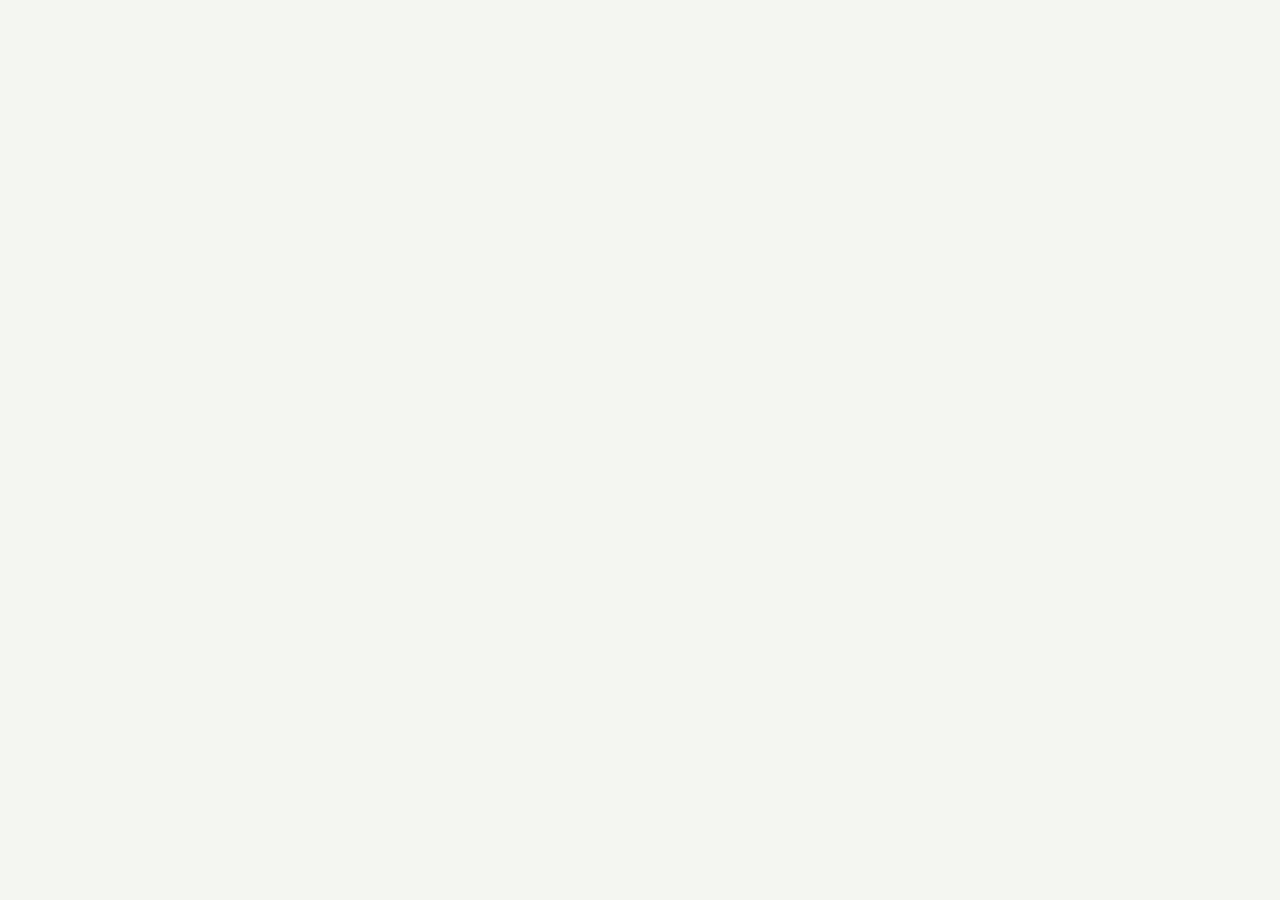
==== commit 85877bb9: "Add files via upload" ====
--- a/index.html
+++ b/index.html
@@ -1,121 +1 @@
-<!doctype html>
-<html lang="id">
-<head>
-  <meta charset="utf-8">
-  <meta name="viewport" content="width=device-width,initial-scale=1">
-  <meta name="description" content="Gerakan masyarakat untuk memperkuat ekosistem pembinaan sepak bola Indonesia dari usia dini hingga profesional.">
-  <title>Ruang Bola — Gerakan Ekosistem Sepak Bola Indonesia</title>
-  <link rel="preconnect" href="https://fonts.googleapis.com">
-  <link rel="preconnect" href="https://fonts.gstatic.com" crossorigin>
-  <link href="https://fonts.googleapis.com/css2?family=DM+Sans:wght@400;500;600;700&family=Manrope:wght@600;700;800&display=swap" rel="stylesheet">
-  <link rel="stylesheet" href="assets/style.css">
-</head>
-<body>
-<header class="site-header">
-  <div class="container nav-wrap">
-    <a class="brand" href="index.html"><span class="brand-mark">RB</span><span>Ruang<span>Bola</span></span></a>
-    <button class="menu-toggle" aria-label="Buka menu">☰</button>
-    <nav class="nav">
-      <a class="active" href="index.html">Beranda</a>
-      <a href="kontribusi.html">Kontribusi</a>
-      <a href="ekosistem.html">Ekosistem</a>
-      <a href="kebutuhan.html">Kebutuhan</a>
-      <a href="belajar.html">Belajar</a>
-      <a href="organisasi.html">Organisasi</a>
-    </nav>
-    <a class="btn btn-dark nav-cta" href="kontribusi.html">Saya ingin membantu <span>→</span></a>
-  </div>
-</header>
-
-<main>
-<section class="hero">
-  <div class="container hero-grid">
-    <div class="hero-copy">
-      <div class="eyebrow"><span class="pulse"></span> Gerakan masyarakat · Non-profit</div>
-      <h1>Bangun jalan panjang untuk <em>sepak bola Indonesia.</em></h1>
-      <p class="hero-lead">Satu ruang bersama untuk menghubungkan pemain muda, orang tua, pelatih, SSB, klub, relawan, dan masyarakat—dari usia dini hingga level profesional.</p>
-      <div class="hero-actions">
-        <a class="btn btn-primary" href="kontribusi.html">Mulai berkontribusi <span>→</span></a>
-        <a class="btn btn-ghost" href="#cara-kerja">Lihat cara kerja <span>↓</span></a>
-      </div>
-      <div class="hero-note"><span>✦</span> Bukan pencari “wonderkid”. Kami membangun ekosistem agar lebih banyak anak punya kesempatan berkembang.</div>
-    </div>
-    <div class="hero-visual">
-      <div class="stadium-card">
-        <div class="stadium-sky"></div>
-        <div class="stadium-field">
-          <div class="pitch-line center-line"></div>
-          <div class="pitch-circle"></div>
-          <div class="pitch-box left-box"></div>
-          <div class="pitch-box right-box"></div>
-          <div class="player p1"></div><div class="player p2"></div><div class="player p3"></div>
-          <div class="player p4"></div><div class="player p5"></div><div class="player p6"></div>
-          <div class="ball"></div>
-        </div>
-        <div class="visual-tag tag-top"><strong>01</strong><span>Kesempatan</span></div>
-        <div class="visual-tag tag-bottom"><strong>∞</strong><span>Berkelanjutan</span></div>
-      </div>
-    </div>
-  </div>
-</section>
-
-<section class="ticker"><div class="ticker-track"><span>MAIN</span><i>✦</i><span>DUKUNG</span><i>✦</i><span>LINDUNGI</span><i>✦</i><span>KAWAL</span><i>✦</i><span>BERKEMBANG</span><i>✦</i><span>MAIN</span><i>✦</i><span>DUKUNG</span><i>✦</i><span>LINDUNGI</span><i>✦</i><span>KAWAL</span></div></section>
-
-<section id="cara-kerja" class="section">
-  <div class="container">
-    <div class="section-head">
-      <div><span class="eyebrow">01 / Cara kerja</span><h2>Satu platform.<br><em>Banyak cara membantu.</em></h2></div>
-      <p>Anda tidak harus menjadi pemain atau pelatih untuk ikut membangun sepak bola. Temukan kontribusi yang sesuai dengan waktu, keahlian, dan sumber daya Anda.</p>
-    </div>
-    <div class="contrib-grid">
-      <a class="contrib-card accent" href="kontribusi.html#relawan"><span class="card-icon">◎</span><span class="card-no">01</span><h3>Punya waktu?</h3><p>Jadilah relawan untuk kegiatan dan komunitas sepak bola lokal.</p><span class="arrow">→</span></a>
-      <a class="contrib-card" href="kontribusi.html#mentor"><span class="card-icon">↗</span><span class="card-no">02</span><h3>Punya ilmu?</h3><p>Bagikan pengalaman sebagai mentor atau kontributor pengetahuan.</p><span class="arrow">→</span></a>
-      <a class="contrib-card" href="kontribusi.html#perlengkapan"><span class="card-icon">◇</span><span class="card-no">03</span><h3>Punya perlengkapan?</h3><p>Salurkan bola, rompi, cone, atau perlengkapan yang masih layak.</p><span class="arrow">→</span></a>
-      <a class="contrib-card" href="kontribusi.html#fasilitas"><span class="card-icon">⌂</span><span class="card-no">04</span><h3>Punya fasilitas?</h3><p>Berbagi lapangan atau fasilitas untuk kegiatan pembinaan.</p><span class="arrow">→</span></a>
-    </div>
-  </div>
-</section>
-
-<section class="section soft">
-  <div class="container">
-    <div class="section-head compact"><div><span class="eyebrow">02 / Perjalanan</span><h2>Dari bermain hingga <em>profesional.</em></h2></div><p>Jalur pemain tidak selalu lurus. Yang penting adalah tersedianya kesempatan belajar, bermain, berkompetisi, dan berkembang.</p></div>
-    <div class="path">
-      <div class="path-line"></div>
-      <div class="path-item"><b>01</b><span>Usia dini</span><small>6–9</small></div>
-      <div class="path-item"><b>02</b><span>Komunitas / SSB</span><small>8–13</small></div>
-      <div class="path-item"><b>03</b><span>Kompetisi muda</span><small>12–17</small></div>
-      <div class="path-item"><b>04</b><span>Akademi / klub</span><small>15–20</small></div>
-      <div class="path-item"><b>05</b><span>Senior</span><small>18+</small></div>
-      <div class="path-item final"><b>06</b><span>Profesional</span><small>Karier</small></div>
-    </div>
-  </div>
-</section>
-
-<section class="section">
-  <div class="container split">
-    <div class="manifesto">
-      <span class="eyebrow">03 / Prinsip</span>
-      <h2>Jangan hanya mencari pemain hebat. <em>Bangun lingkungan yang membuat mereka tumbuh.</em></h2>
-      <p>RuangBola dirancang sebagai infrastruktur sosial: mempertemukan kebutuhan dengan kontribusi, pengetahuan dengan pelaku, dan komunitas dengan kesempatan.</p>
-      <a class="text-link" href="ekosistem.html">Lihat ekosistem →</a>
-    </div>
-    <div class="principles">
-      <div><b>01</b><strong>Non-profit</strong><span>Tujuan utama adalah manfaat publik, bukan keuntungan pemilik.</span></div>
-      <div><b>02</b><strong>Perlindungan anak</strong><span>Data dan kesejahteraan pemain muda menjadi prioritas.</span></div>
-      <div><b>03</b><strong>Terbuka & bertanggung jawab</strong><span>Kontribusi, program, dan hasil perlu dapat dipertanggungjawabkan.</span></div>
-      <div><b>04</b><strong>Tidak menggantikan institusi</strong><span>Platform mendukung SSB, klub, sekolah, pemerintah, dan federasi.</span></div>
-    </div>
-  </div>
-</section>
-
-<section class="cta-section">
-  <div class="container cta-inner">
-    <div><span class="eyebrow light">Gerakan dimulai dari hal sederhana</span><h2>Apa yang bisa <em>Anda bantu?</em></h2></div>
-    <a class="btn btn-light" href="kontribusi.html">Temukan peran saya <span>→</span></a>
-  </div>
-</section>
-</main>
-
-<footer class="footer"><div class="container footer-grid"><div><a class="brand light-brand" href="index.html"><span class="brand-mark">RB</span><span>Ruang<span>Bola</span></span></a><p>Gerakan masyarakat untuk ekosistem pembinaan sepak bola Indonesia yang konsisten dan berkualitas.</p></div><div><b>Jelajahi</b><a href="kontribusi.html">Kontribusi</a><a href="ekosistem.html">Ekosistem</a><a href="kebutuhan.html">Kebutuhan</a></div><div><b>Belajar</b><a href="belajar.html">Perpustakaan</a><a href="organisasi.html">Organisasi</a><a href="#">Prinsip gerakan</a></div></div><div class="container footer-bottom"><span>© 2026 RuangBola — konsep prototipe komunitas</span><span>Dibangun untuk gotong royong ⚽</span></div></footer>
-<script src="assets/app.js"></script>
-</body></html>+<!doctype html><html lang="id"><head><meta charset="utf-8"><meta name="viewport" content="width=device-width,initial-scale=1"><title>RuangBola — Tumbuh Bersama</title><link rel="stylesheet" href="assets/style.css"></head><body><div id="app"><noscript><main style="padding:40px;font-family:Arial,sans-serif"><h1>RuangBola</h1><p>JavaScript perlu diaktifkan untuk membuka prototipe ini.</p></main></noscript></div><script src="assets/app.js"></script><script>RB.render('home')</script></body></html>
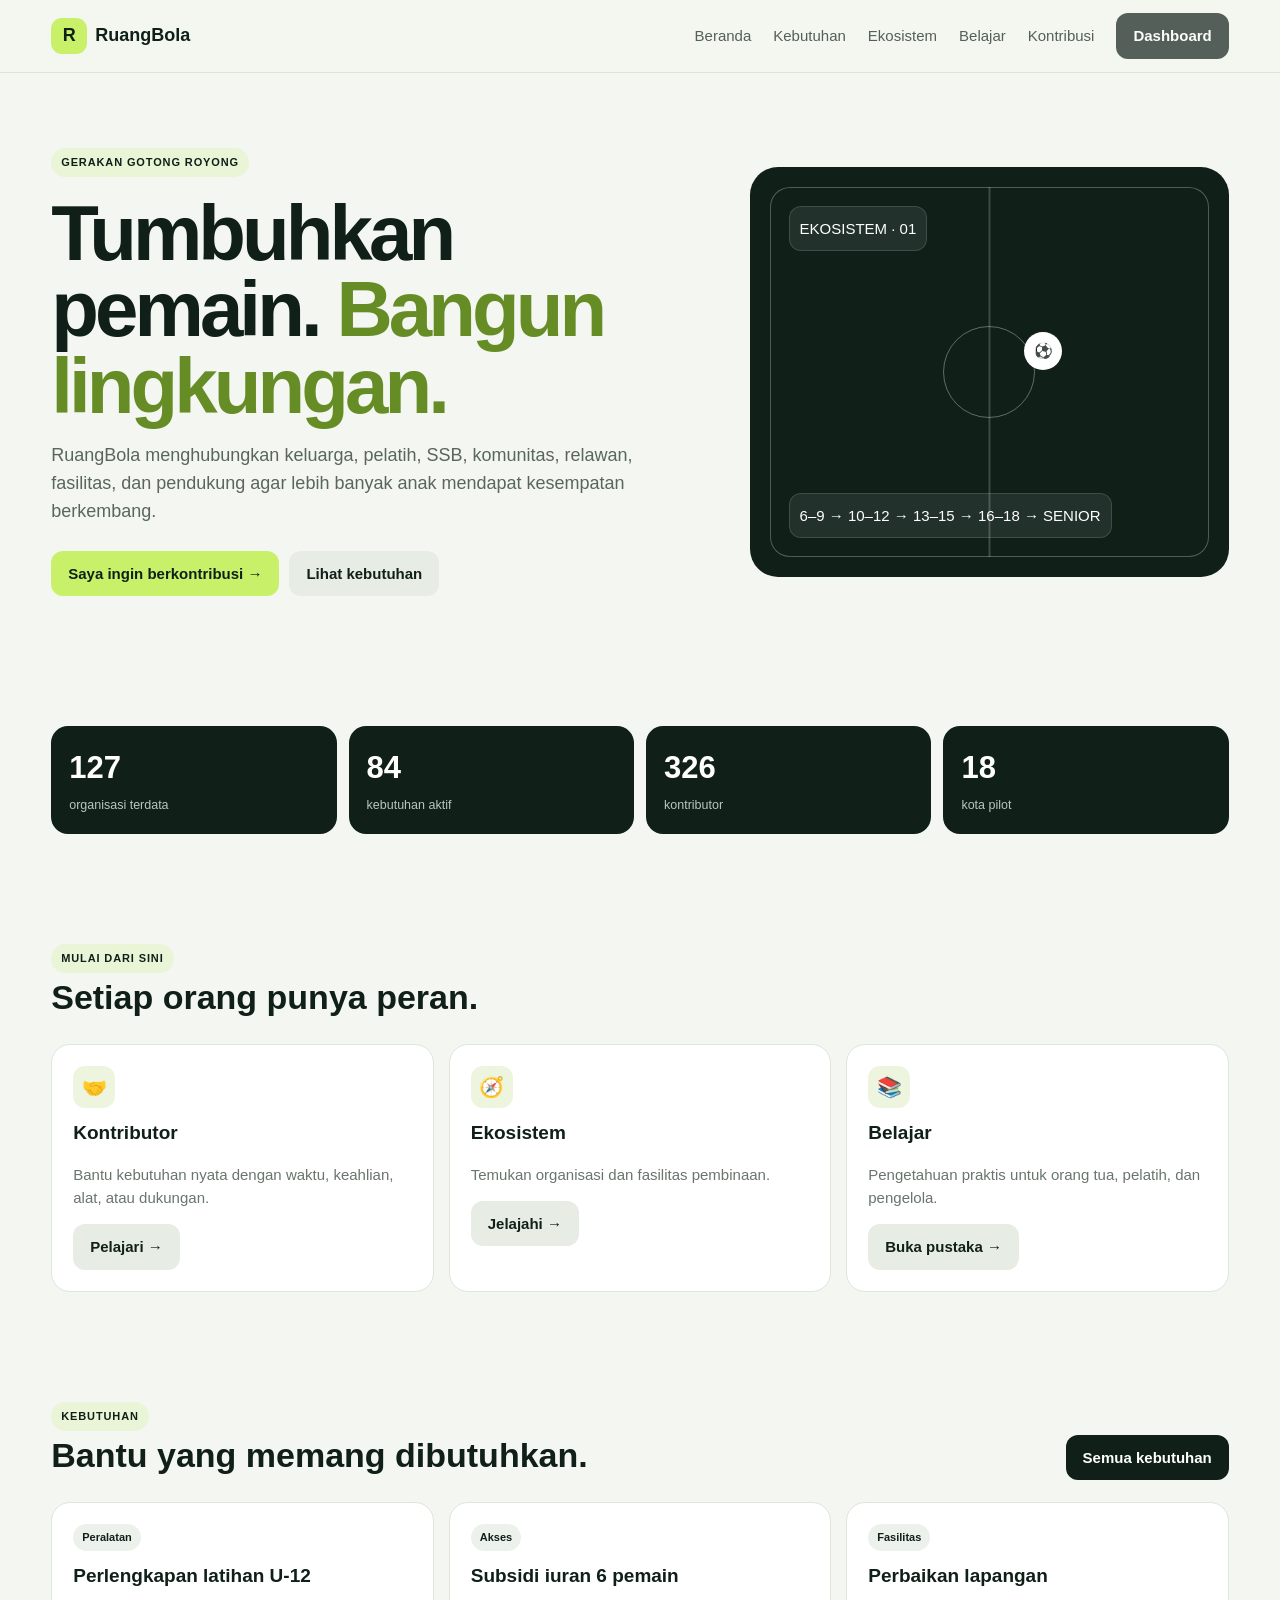
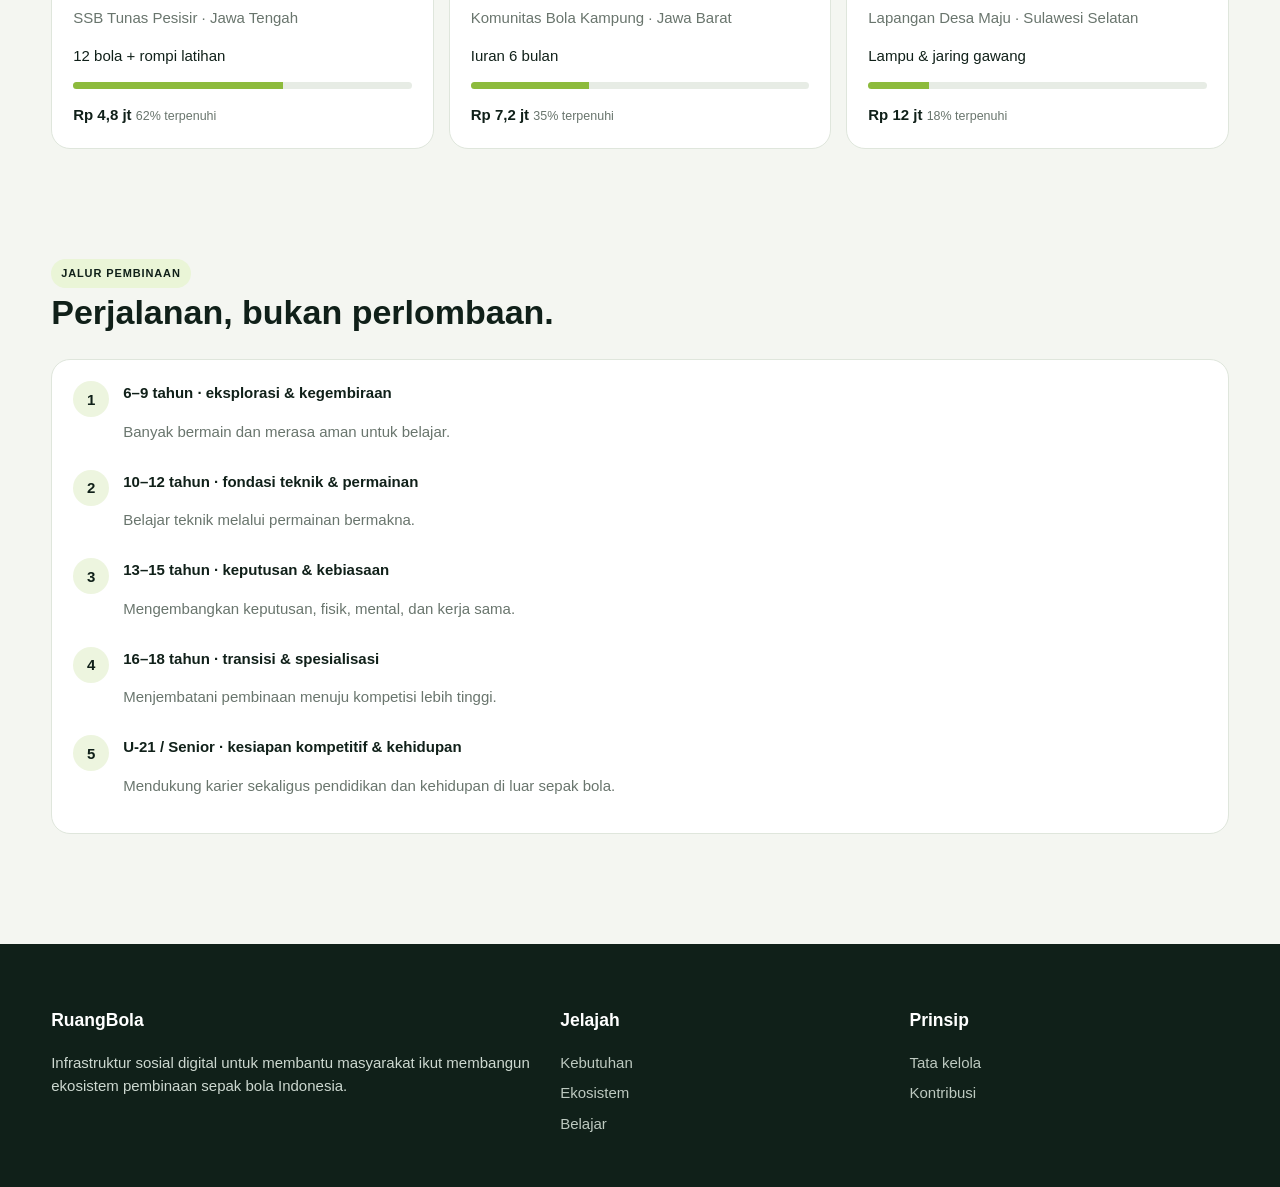
==== commit f4cc2d12: "Add files via upload" ====
--- a/index.html
+++ b/index.html
@@ -1 +1 @@
-<!doctype html><html lang="id"><head><meta charset="utf-8"><meta name="viewport" content="width=device-width,initial-scale=1"><title>RuangBola — Tumbuh Bersama</title><link rel="stylesheet" href="assets/style.css"></head><body><div id="app"><noscript><main style="padding:40px;font-family:Arial,sans-serif"><h1>RuangBola</h1><p>JavaScript perlu diaktifkan untuk membuka prototipe ini.</p></main></noscript></div><script src="assets/app.js"></script><script>RB.render('home')</script></body></html>+<!doctype html><html lang="id"><head><meta charset="utf-8"><meta name="viewport" content="width=device-width,initial-scale=1"><title>RuangBola — Tumbuh Bersama, Bangun Ekosistem</title><link rel="stylesheet" href="assets/style.css"></head><body><div id="app"><noscript><main style="padding:40px;font-family:Arial,sans-serif"><h1>RuangBola</h1><p>JavaScript perlu diaktifkan untuk membuka prototipe ini.</p></main></noscript></div><script src="assets/app.js"></script><script>RB.render('home')</script></body></html>
